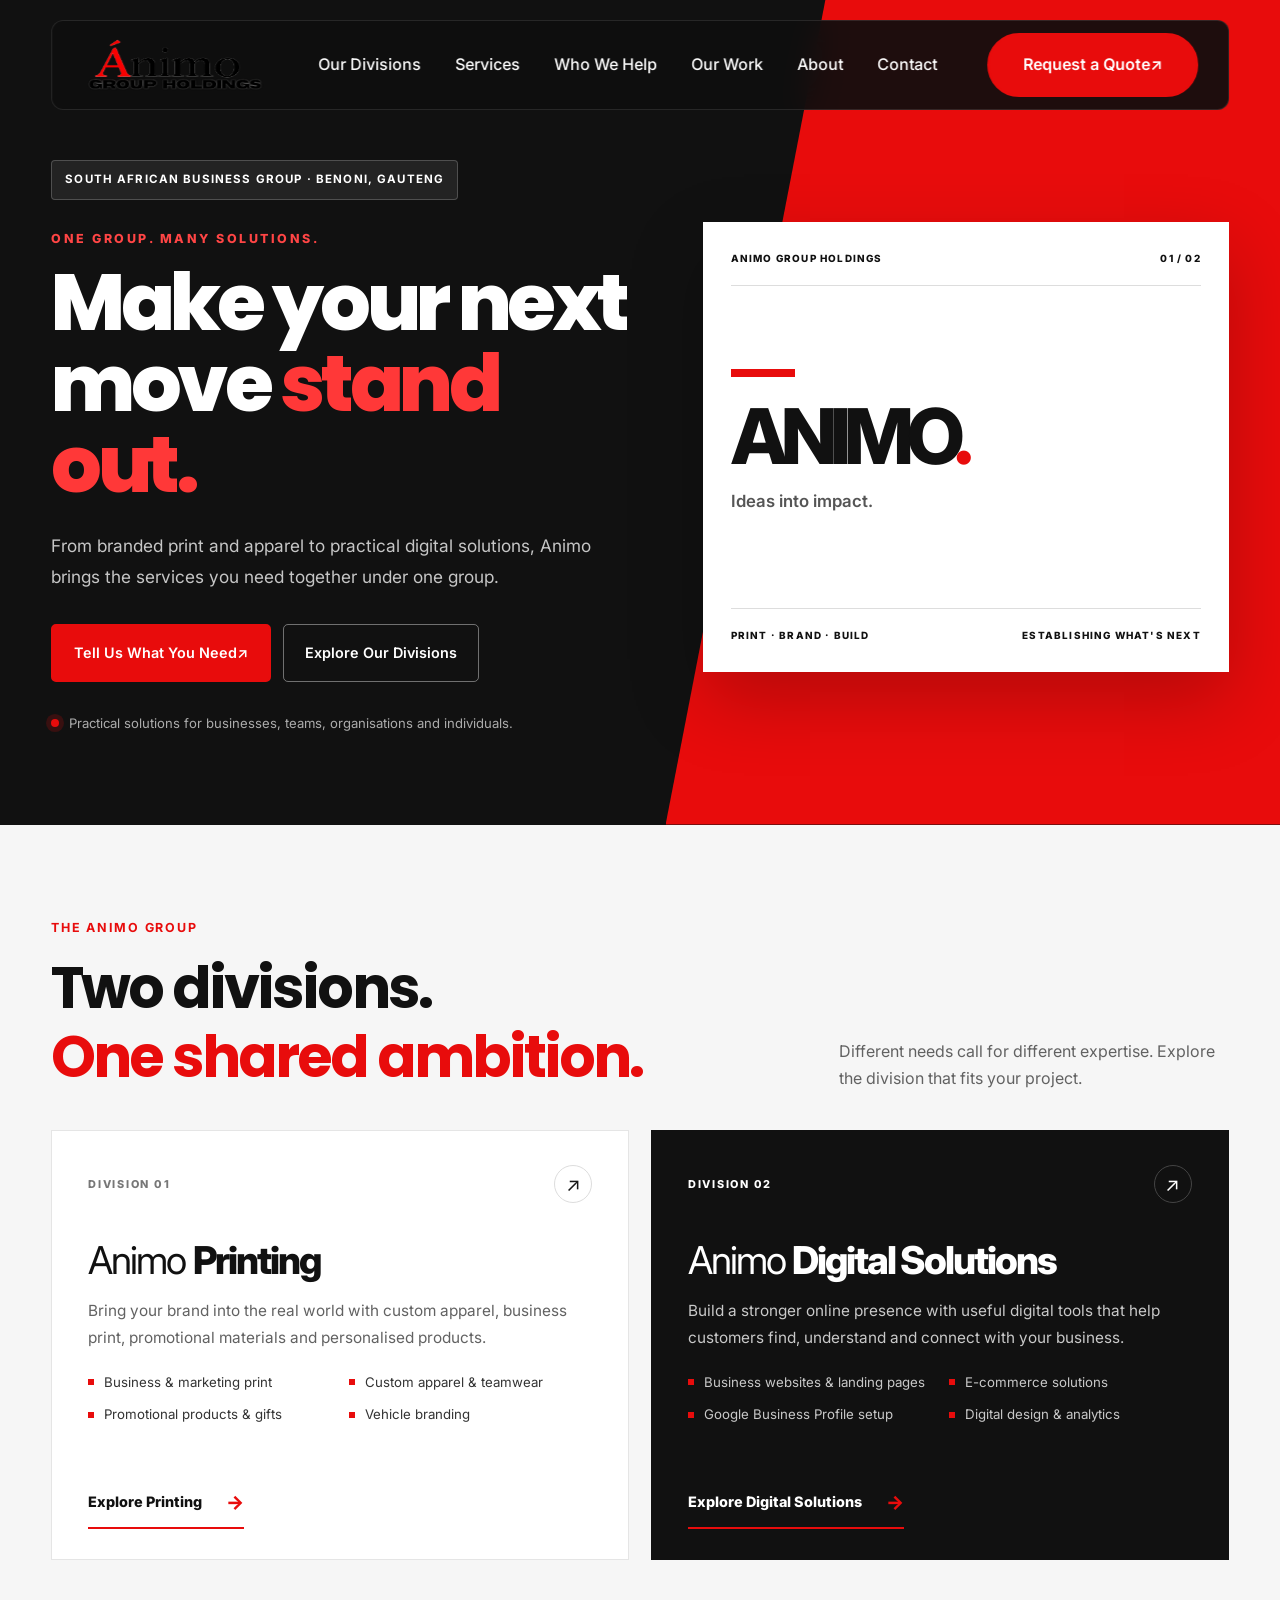
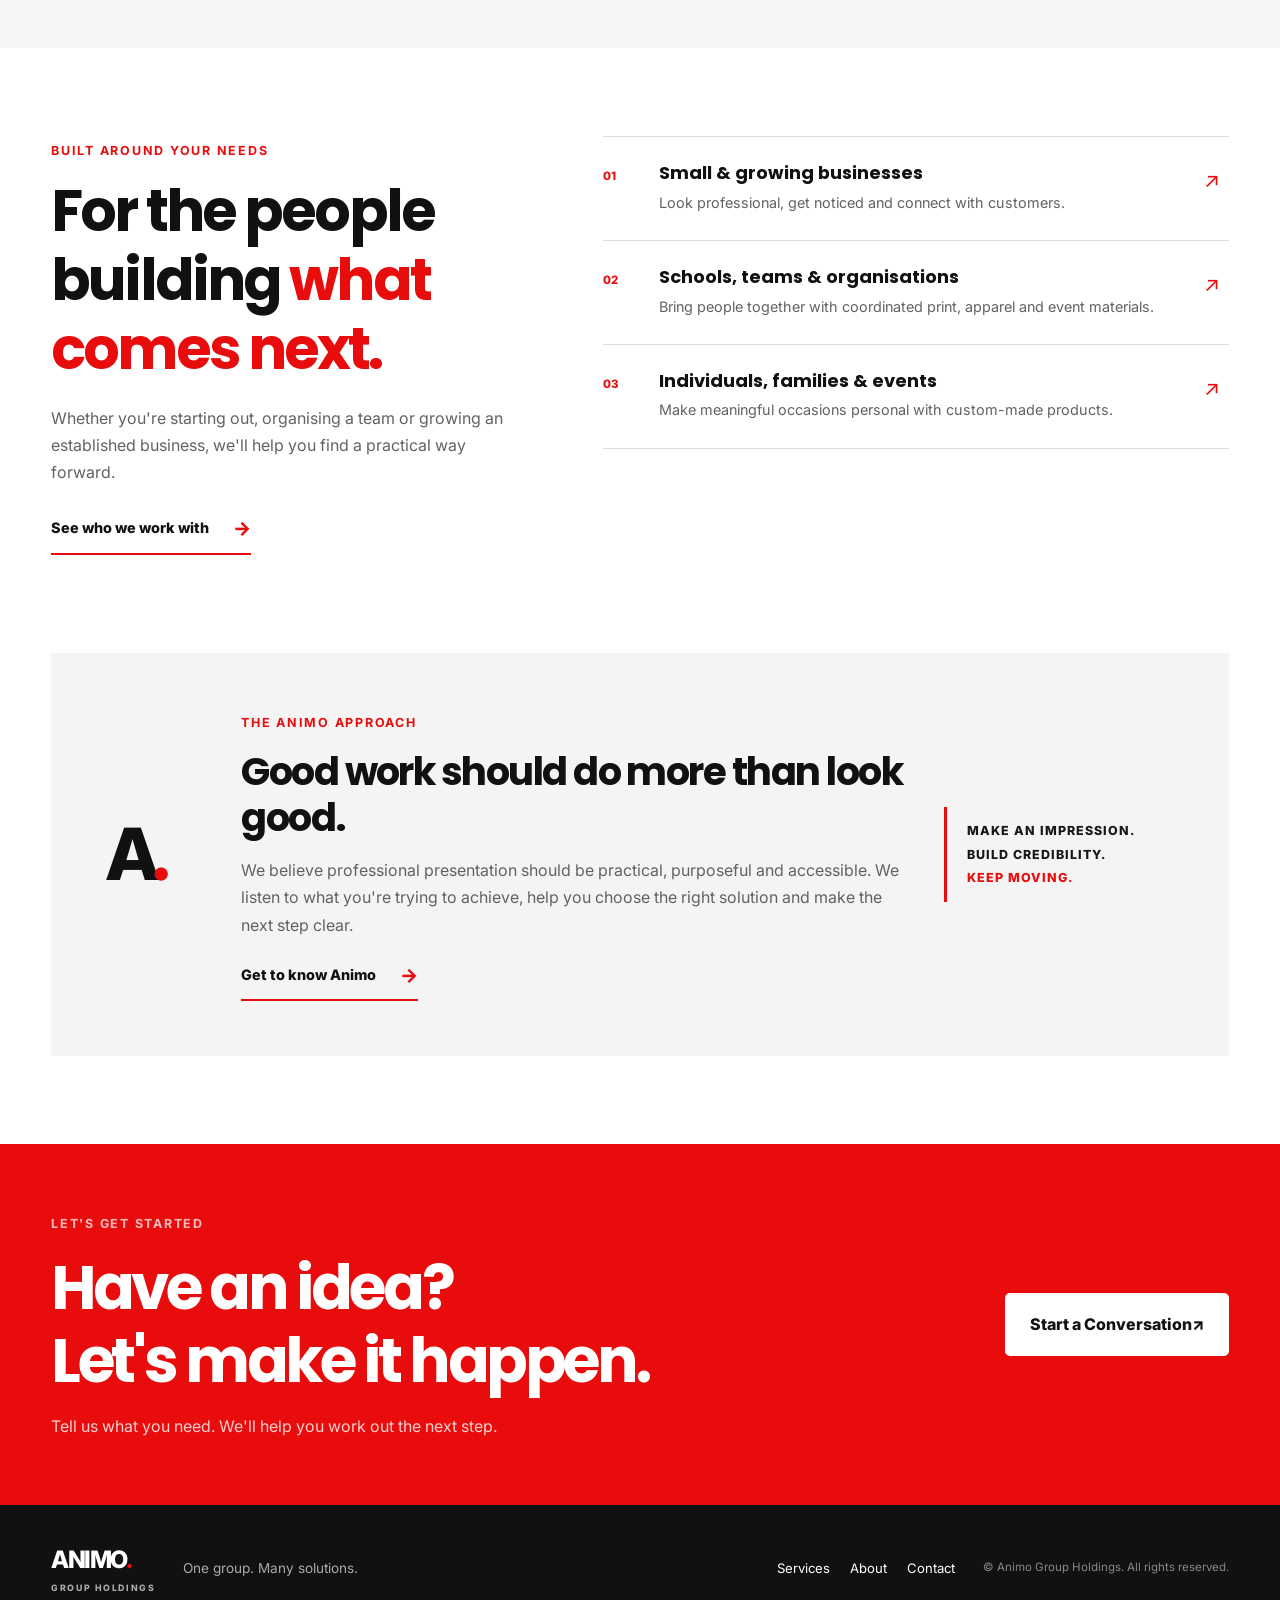
==== index.html @ 07437209 "Align page theme metadata with Animo brand refresh" ====
<!DOCTYPE html>
<html lang="en">
<head>
<meta charset="UTF-8">
<meta name="viewport" content="width=device-width, initial-scale=1.0">
<title>Animo Group Holdings | One Group. Many Solutions.</title>
<meta name="description" content="Animo Group Holdings brings together Animo Printing and Animo Digital Solutions to help businesses, organisations and individuals present themselves professionally. Based in Benoni, Gauteng.">
<link rel="canonical" href="https://deighandk-lab.github.io/AnimoGH/">
<meta property="og:type" content="website">
<meta property="og:site_name" content="Animo Group Holdings">
<meta property="og:title" content="Animo Group Holdings | One Group. Many Solutions.">
<meta property="og:description" content="Printing, branding and digital solutions from one South African business group.">
<meta property="og:url" content="https://deighandk-lab.github.io/AnimoGH/">
<meta name="theme-color" content="#E80C0C">
<link rel="stylesheet" href="assets/css/style.css">
<link rel="stylesheet" href="assets/css/logo.css">
<link rel="stylesheet" href="assets/css/packages.css">
<script async src="https://www.googletagmanager.com/gtag/js?id=G-RNE1MM3JN4"></script>
<script>window.dataLayer=window.dataLayer||[];function gtag(){dataLayer.push(arguments);}gtag('js',new Date());gtag('config','G-RNE1MM3JN4');</script>
</head>
<body class="home-redesign">
<header id="header">
  <nav class="navbar container" aria-label="Main navigation">
    <a href="index.html" class="logo" aria-label="Animo Group Holdings home"><img src="assets/images/logo-transparent.png" alt="Animo Group Holdings"></a>
    <ul class="nav-menu">
      <li><a href="#divisions">Our Divisions</a></li><li><a href="services.html">Services</a></li><li><a href="industries.html">Who We Help</a></li><li><a href="portfolio.html">Our Work</a></li><li><a href="about.html">About</a></li><li><a href="contact.html">Contact</a></li>
    </ul>
    <a href="contact.html#quote" class="btn btn-primary nav-cta">Request a Quote <span aria-hidden="true">↗</span></a>
    <button class="menu-toggle" aria-label="Open navigation menu" aria-expanded="false">☰</button>
  </nav>
</header>
<main>
  <section id="hero" class="red-hero">
    <div class="container red-hero-grid">
      <div class="red-hero-copy">
        <span class="hero-badge">SOUTH AFRICAN BUSINESS GROUP · BENONI, GAUTENG</span>
        <p class="red-kicker">ONE GROUP. MANY SOLUTIONS.</p>
        <h1>Make your next move <span>stand out.</span></h1>
        <p class="hero-description">From branded print and apparel to practical digital solutions, Animo brings the services you need together under one group.</p>
        <div class="hero-buttons"><a href="contact.html#quote" class="btn btn-primary">Tell Us What You Need <span aria-hidden="true">↗</span></a><a href="#divisions" class="btn btn-secondary">Explore Our Divisions</a></div>
        <div class="red-hero-note"><span class="red-dot"></span> Practical solutions for businesses, teams, organisations and individuals.</div>
      </div>
      <div class="red-hero-art" aria-label="Animo's two trading divisions">
        <div class="hero-art-top"><span>ANIMO GROUP HOLDINGS</span><span>01 / 02</span></div>
        <div class="hero-art-main"><span class="hero-art-line"></span><span class="hero-art-word">ANIMO<span>.</span></span><p>Ideas into impact.</p></div>
        <div class="hero-art-bottom"><span>PRINT · BRAND · BUILD</span><span>ESTABLISHING WHAT'S NEXT</span></div>
      </div>
    </div>
  </section>
  <section id="divisions" class="division-section">
    <div class="container">
      <div class="section-heading division-heading"><div><span class="section-eyebrow">THE ANIMO GROUP</span><h2>Two divisions.<br><span>One shared ambition.</span></h2></div><p>Different needs call for different expertise. Explore the division that fits your project.</p></div>
      <div class="division-grid">
        <article class="division-card printing-card">
          <div class="division-card-top"><span class="division-index">DIVISION 01</span><span class="division-symbol" aria-hidden="true">↗</span></div>
          <div class="division-name">Animo <strong>Printing</strong></div>
          <p>Bring your brand into the real world with custom apparel, business print, promotional materials and personalised products.</p>
          <ul><li>Business & marketing print</li><li>Custom apparel & teamwear</li><li>Promotional products & gifts</li><li>Vehicle branding</li></ul>
          <a class="division-link" href="services.html">Explore Printing <span aria-hidden="true">→</span></a>
        </article>
        <article class="division-card digital-card">
          <div class="division-card-top"><span class="division-index">DIVISION 02</span><span class="division-symbol" aria-hidden="true">↗</span></div>
          <div class="division-name">Animo <strong>Digital Solutions</strong></div>
          <p>Build a stronger online presence with useful digital tools that help customers find, understand and connect with your business.</p>
          <ul><li>Business websites & landing pages</li><li>E-commerce solutions</li><li>Google Business Profile setup</li><li>Digital design & analytics</li></ul>
          <a class="division-link" href="contact.html#quote">Explore Digital Solutions <span aria-hidden="true">→</span></a>
        </article>
      </div>
    </div>
  </section>
  <section class="audience-section">
    <div class="container audience-layout">
      <div><span class="section-eyebrow">BUILT AROUND YOUR NEEDS</span><h2>For the people building <span>what comes next.</span></h2><p>Whether you're starting out, organising a team or growing an established business, we'll help you find a practical way forward.</p><a href="industries.html" class="text-link">See who we work with <span aria-hidden="true">→</span></a></div>
      <div class="audience-list">
        <div class="audience-row"><span>01</span><div><h3>Small & growing businesses</h3><p>Look professional, get noticed and connect with customers.</p></div><span class="audience-arrow">↗</span></div>
        <div class="audience-row"><span>02</span><div><h3>Schools, teams & organisations</h3><p>Bring people together with coordinated print, apparel and event materials.</p></div><span class="audience-arrow">↗</span></div>
        <div class="audience-row"><span>03</span><div><h3>Individuals, families & events</h3><p>Make meaningful occasions personal with custom-made products.</p></div><span class="audience-arrow">↗</span></div>
      </div>
    </div>
  </section>
  <section class="approach-section">
    <div class="container approach-panel"><div class="approach-mark">A<span>.</span></div><div class="approach-copy"><span class="section-eyebrow">THE ANIMO APPROACH</span><h2>Good work should do more than look good.</h2><p>We believe professional presentation should be practical, purposeful and accessible. We listen to what you're trying to achieve, help you choose the right solution and make the next step clear.</p><a href="about.html" class="text-link">Get to know Animo <span aria-hidden="true">→</span></a></div><div class="approach-stamp">MAKE AN IMPRESSION.<br>BUILD CREDIBILITY.<br><span>KEEP MOVING.</span></div></div>
  </section>
  <section class="red-final-cta">
    <div class="container final-cta-inner"><div><span class="section-eyebrow">LET'S GET STARTED</span><h2>Have an idea?<br>Let's make it happen.</h2><p>Tell us what you need. We'll help you work out the next step.</p></div><a href="contact.html#quote" class="btn btn-light">Start a Conversation <span aria-hidden="true">↗</span></a></div>
  </section>
</main>
<footer class="site-footer red-footer"><div class="container footer-inner"><a href="index.html" class="footer-brand">ANIMO<span>.</span> <small>GROUP HOLDINGS</small></a><p>One group. Many solutions.</p><div class="footer-links"><a href="services.html">Services</a><a href="about.html">About</a><a href="contact.html">Contact</a></div><small>© Animo Group Holdings. All rights reserved.</small></div></footer>
<script src="assets/js/app.js"></script>
</body>
</html>
---- assets/css/style.css ----
/* ANIMO GROUP HOLDINGS - Shared Styles */
@import url('https://fonts.googleapis.com/css2?family=Inter:wght@300;400;500;600;700&family=Poppins:wght@500;600;700;800&display=swap');
:root{--primary:#0B1F3A;--secondary:#C8A95A;--white:#fff;--background:#F8F9FB;--text:#2B2B2B;--text-light:#666;--border:#E5E7EB;--heading:'Poppins',sans-serif;--body:'Inter',sans-serif;--space-3xl:96px;--radius-md:18px;--radius-lg:28px;--radius-pill:999px;--shadow-sm:0 10px 25px rgba(0,0,0,.06);--shadow-md:0 20px 45px rgba(0,0,0,.12);--shadow-lg:0 35px 60px rgba(0,0,0,.18);--container:1280px;--transition:.35s ease}
*{margin:0;padding:0;box-sizing:border-box}html{scroll-behavior:smooth}body{font-family:var(--body);color:var(--text);background:var(--white);overflow-x:hidden;line-height:1.7}img{max-width:100%;display:block}a{text-decoration:none;color:inherit}ul{list-style:none}button{border:0;cursor:pointer;font-family:inherit}h1,h2,h3,h4,h5,h6{font-family:var(--heading);line-height:1.2;color:var(--primary)}h1{font-size:clamp(2.8rem,6vw,5rem)}h2{font-size:clamp(2rem,4vw,3.2rem)}h3{font-size:1.5rem}p{color:var(--text-light)}.container{width:min(92%,var(--container));margin:auto}section{padding:var(--space-3xl) 0}.btn{display:inline-flex;align-items:center;justify-content:center;padding:16px 34px;border-radius:var(--radius-pill);font-weight:600;transition:var(--transition)}.btn-primary{background:var(--secondary);color:var(--primary)}.btn-primary:hover{transform:translateY(-4px);box-shadow:var(--shadow-md)}.btn-secondary{border:2px solid var(--white);color:var(--white)}.btn-secondary:hover{background:var(--white);color:var(--primary)}
#header{position:fixed;top:0;left:0;width:100%;z-index:999}.navbar{position:fixed;top:0;left:50%;transform:translateX(-50%);width:min(92%,1280px);height:90px;display:flex;justify-content:space-between;align-items:center;padding:0 30px;background:rgba(11,31,58,.15);backdrop-filter:blur(20px);border:1px solid rgba(255,255,255,.08);border-radius:20px;margin-top:20px;transition:all .35s ease;z-index:1000}.navbar.scrolled{background:rgba(11,31,58,.92);box-shadow:var(--shadow-lg);margin-top:10px;height:80px}.logo{display:flex;align-items:center}.logo img{height:65px;width:auto}.nav-menu{display:flex;gap:34px}.nav-menu a{color:var(--white);font-weight:500;position:relative;transition:var(--transition)}.nav-menu a::after{content:"";position:absolute;left:0;bottom:-6px;width:0;height:2px;background:var(--secondary);transition:var(--transition)}.nav-menu a:hover{color:var(--secondary)}.nav-menu a:hover::after{width:100%}.menu-toggle{display:none;font-size:2rem;color:var(--white);background:none}
#hero{min-height:100vh;background:linear-gradient(135deg,var(--primary),#16345e);display:flex;align-items:center;overflow:hidden}.hero-container{display:grid;grid-template-columns:1.1fr .9fr;align-items:center;gap:80px}.hero-content{color:var(--white)}.hero-badge{display:inline-block;padding:10px 18px;background:rgba(255,255,255,.08);border:1px solid rgba(255,255,255,.15);border-radius:999px;color:var(--secondary);margin-bottom:30px;font-size:.9rem}.hero-content h1{color:var(--white);margin-bottom:24px}.hero-description{font-size:1.15rem;color:rgba(255,255,255,.85);max-width:620px;margin-bottom:40px}.hero-buttons{display:flex;gap:20px;margin-bottom:60px}.hero-stats{display:flex;gap:32px;flex-wrap:wrap}.stat h3{color:var(--secondary);margin-bottom:6px}.stat span{color:rgba(255,255,255,.75);font-size:.95rem}.hero-visual{position:relative;height:600px}.floating-card{position:absolute;width:220px;padding:24px;background:rgba(255,255,255,.08);border:1px solid rgba(255,255,255,.15);backdrop-filter:blur(18px);border-radius:var(--radius-md);color:var(--white);box-shadow:var(--shadow-md);transition:var(--transition)}.floating-card:hover{transform:translateY(-10px) scale(1.03)}.card-one{top:40px;left:0}.card-two{top:220px;right:20px}.card-three{bottom:20px;left:40px}.card-four{top:80px;right:-20px}
#trust{background:var(--background);border-bottom:1px solid var(--border)}.trust-container{display:grid;grid-template-columns:.85fr 1.15fr;gap:72px;align-items:center}.section-eyebrow{display:inline-block;margin-bottom:16px;color:var(--secondary);font-size:.78rem;font-weight:700;letter-spacing:.14em}.trust-intro h2{max-width:620px;margin-bottom:20px}.trust-intro p{max-width:570px;font-size:1.05rem}.trust-grid{display:grid;gap:18px}.trust-item{display:flex;gap:22px;align-items:flex-start;padding:26px 28px;background:var(--white);border:1px solid var(--border);border-radius:var(--radius-md);box-shadow:var(--shadow-sm);transition:var(--transition)}.trust-item:hover{transform:translateY(-4px);box-shadow:var(--shadow-md);border-color:rgba(200,169,90,.45)}.trust-icon{display:grid;place-items:center;flex:0 0 48px;height:48px;border-radius:14px;background:var(--primary);color:var(--secondary);font-family:var(--heading);font-weight:700;font-size:.85rem}.trust-item h3{font-size:1.15rem;margin-bottom:6px}.trust-item p{font-size:.95rem;line-height:1.6}
#about{background:var(--white)}.about-container{display:grid;grid-template-columns:1.08fr .92fr;gap:90px;align-items:center}.about-copy h2{max-width:720px;margin-bottom:24px}.about-lead{font-size:1.12rem;color:var(--text);max-width:700px;margin-bottom:18px}.about-copy>p:not(.about-lead){max-width:700px}.about-points{display:grid;grid-template-columns:repeat(3,1fr);gap:18px;margin-top:38px}.about-points>div{padding:20px;border:1px solid var(--border);border-radius:var(--radius-md);background:var(--background)}.about-points span{display:grid;place-items:center;width:30px;height:30px;border-radius:50%;background:var(--secondary);color:var(--primary);font-weight:800;margin-bottom:14px}.about-points strong{display:block;color:var(--primary);font-family:var(--heading);font-size:.95rem;margin-bottom:5px}.about-points small{display:block;color:var(--text-light);font-size:.82rem}.about-panel{min-height:500px;padding:18px;border-radius:var(--radius-lg);background:linear-gradient(145deg,var(--primary),#16345e);box-shadow:var(--shadow-lg);position:relative;overflow:hidden}.about-panel-inner{height:100%;min-height:464px;border:1px solid rgba(255,255,255,.13);border-radius:20px;padding:48px;display:flex;flex-direction:column;justify-content:flex-end;position:relative;z-index:1}.about-mark{position:absolute;top:36px;left:46px;font-family:var(--heading);font-size:7rem;line-height:1;color:rgba(200,169,90,.16);font-weight:800}.about-panel h3{font-size:2rem;color:var(--white);max-width:450px;margin-bottom:18px}.about-panel p{color:rgba(255,255,255,.76);max-width:480px;margin-bottom:28px}.about-link{color:var(--secondary);font-weight:700;display:inline-flex;gap:10px;align-items:center;transition:var(--transition)}.about-link:hover{gap:16px}
.page-hero{padding:220px 0 110px;background:linear-gradient(135deg,var(--primary),#16345e);color:var(--white)}.page-hero-content{max-width:850px}.page-hero h1{color:var(--white);max-width:850px;margin-bottom:24px}.page-hero p{color:rgba(255,255,255,.78);font-size:1.12rem;max-width:720px}.page-hero .section-eyebrow{color:var(--secondary)}
.about-full-grid,.contact-grid{display:grid;grid-template-columns:1.05fr .95fr;gap:90px;align-items:center}.about-full h2,.contact-grid h2{margin-bottom:24px}.about-full p{max-width:700px;margin-bottom:18px}.about-quote-card{min-height:380px;background:var(--primary);border-radius:var(--radius-lg);padding:48px;display:flex;align-items:flex-end;position:relative;overflow:hidden;box-shadow:var(--shadow-lg)}.about-quote-card .about-mark{top:20px;left:35px}.about-quote-card p{position:relative;color:var(--white);font-family:var(--heading);font-size:2rem;line-height:1.3;z-index:1}.values-section,.industry-full,.portfolio-full{background:var(--background)}.section-heading{margin-bottom:45px}.section-heading p{max-width:700px;margin-top:12px}.values-grid,.industry-grid{display:grid;grid-template-columns:repeat(2,1fr);gap:20px}.value-card,.industry-grid article{padding:32px;background:var(--white);border:1px solid var(--border);border-radius:var(--radius-md);transition:var(--transition)}.value-card:hover,.industry-grid article:hover{transform:translateY(-5px);box-shadow:var(--shadow-md)}.value-card>span,.industry-grid article>span{color:var(--secondary);font-family:var(--heading);font-weight:700}.value-card h3,.industry-grid h2{margin:12px 0 8px}.industry-intro{background:var(--white)}.industry-intro-grid{display:grid;grid-template-columns:.8fr 1.2fr;gap:90px;align-items:start}.industry-intro-grid h2{max-width:520px}.industry-intro-grid p{max-width:700px;margin-bottom:15px}.industry-link{display:inline-flex;gap:9px;align-items:center;color:var(--primary);font-weight:700;margin-top:22px;transition:var(--transition)}.industry-link:hover{color:var(--secondary);gap:14px}.industry-fit{background:var(--white)}.fit-card{display:flex;justify-content:space-between;align-items:center;gap:50px;padding:55px 60px;background:var(--primary);border-radius:var(--radius-lg);box-shadow:var(--shadow-lg)}.fit-card h2{color:var(--white);margin-bottom:14px}.fit-card p{color:rgba(255,255,255,.76);max-width:700px}
.service-list{display:grid;gap:2px}.service-large{display:grid;grid-template-columns:80px 1fr;gap:30px;padding:55px 0;border-bottom:1px solid var(--border)}.service-large>span,.process-steps article>span{color:var(--secondary);font-family:var(--heading);font-weight:700;font-size:1.2rem}.service-large h2{margin-bottom:12px}.service-large p{max-width:700px;margin-bottom:16px}.service-large ul{display:flex;flex-wrap:wrap;gap:10px}.service-large li{padding:8px 14px;background:var(--background);border-radius:var(--radius-pill);font-size:.88rem}.service-link{display:inline-flex;gap:9px;align-items:center;color:var(--primary);font-weight:700;margin-top:22px;transition:var(--transition)}.service-link:hover{color:var(--secondary);gap:14px}.services-cta{background:var(--primary)}.services-cta h2{color:var(--white);margin-bottom:14px}.services-cta p{color:rgba(255,255,255,.75);max-width:680px;margin-bottom:26px}
.portfolio-grid{display:grid;grid-template-columns:repeat(3,1fr);gap:24px}.portfolio-category-grid{display:grid;grid-template-columns:repeat(3,1fr);gap:24px}.portfolio-category-card{display:flex;flex-direction:column;justify-content:space-between;min-height:390px;padding:34px;background:var(--white);border:1px solid var(--border);border-radius:var(--radius-lg);box-shadow:var(--shadow-sm);transition:var(--transition)}.portfolio-category-card:hover{transform:translateY(-8px);box-shadow:var(--shadow-md);border-color:rgba(200,169,90,.45)}.portfolio-category-number{display:grid;place-items:center;width:58px;height:58px;border-radius:16px;background:var(--primary);color:var(--secondary);font-family:var(--heading);font-weight:800;margin-bottom:55px}.portfolio-category-card h3{font-size:1.8rem;margin:10px 0}.portfolio-category-card p{max-width:360px}.portfolio-category-card .service-link{margin-top:28px}.portfolio-project-grid{display:grid;grid-template-columns:repeat(2,1fr);gap:24px}.portfolio-empty{max-width:760px;padding:55px;background:var(--white);border:1px solid var(--border);border-radius:var(--radius-lg);box-shadow:var(--shadow-sm)}.portfolio-empty .portfolio-category-number{margin-bottom:24px}.portfolio-empty h3{font-size:1.7rem;margin-bottom:10px}.portfolio-empty p{max-width:650px}.portfolio-card{background:var(--white);border:1px solid var(--border);border-radius:var(--radius-lg);overflow:hidden;transition:var(--transition);box-shadow:var(--shadow-sm)}.portfolio-card:hover{transform:translateY(-7px);box-shadow:var(--shadow-md)}.portfolio-placeholder{height:230px;background:linear-gradient(145deg,var(--primary),#16345e);display:grid;place-items:center;position:relative;overflow:hidden}.portfolio-placeholder::after{content:"";position:absolute;width:180px;height:180px;border:1px solid rgba(200,169,90,.28);border-radius:50%;transform:rotate(20deg)}.portfolio-placeholder span{position:relative;z-index:1;color:var(--secondary);font-family:var(--heading);font-size:1.1rem;font-weight:700;letter-spacing:.15em}.portfolio-card-body{padding:28px}.portfolio-type,.portfolio-status{display:block;color:var(--secondary);font-size:.72rem;font-weight:800;letter-spacing:.12em}.portfolio-card h3{margin:10px 0 9px}.portfolio-card-body p{font-size:.92rem;line-height:1.65;margin-bottom:20px}.portfolio-status{color:var(--text-light);font-size:.68rem}.portfolio-meta{display:grid;gap:8px;margin:22px 0;padding:14px 0;border-top:1px solid var(--border);border-bottom:1px solid var(--border);font-size:.84rem}.portfolio-meta span{color:var(--text-light)}.portfolio-actions{display:flex;align-items:center;justify-content:space-between;gap:16px;flex-wrap:wrap}.portfolio-actions .service-link{margin-top:0}.portfolio-featured{grid-column:span 2}.portfolio-coming{background:var(--white)}.coming-grid{display:grid;grid-template-columns:.9fr 1.1fr;gap:90px;align-items:start}.coming-grid h2{max-width:600px}.coming-grid p{max-width:700px}.portfolio-note{max-width:780px;padding:55px;background:var(--white);border:1px solid var(--border);border-radius:var(--radius-lg);box-shadow:var(--shadow-sm)}.portfolio-note>span{color:var(--secondary);font-weight:800;letter-spacing:.12em;font-size:.75rem}.portfolio-note h2{margin:12px 0}.portfolio-note p{margin-bottom:25px}
.process-full{background:var(--white)}.process-steps{display:grid;grid-template-columns:repeat(5,1fr);gap:18px}.process-steps article{padding:28px 20px;border:1px solid var(--border);border-radius:var(--radius-md)}.process-steps h2{font-size:1.2rem;margin:16px 0 10px}.process-steps p{font-size:.9rem}.process-overview{background:var(--white)}.process-overview-grid{display:grid;grid-template-columns:.8fr 1.2fr;gap:90px;align-items:start}.process-overview-grid h2{max-width:520px}.process-overview-grid p{max-width:700px;margin-bottom:16px}.process-steps-large{display:grid;grid-template-columns:repeat(2,1fr);gap:20px}.process-steps-large article{min-height:240px;padding:34px;background:var(--white);border:1px solid var(--border);border-radius:var(--radius-md);box-shadow:var(--shadow-sm);transition:var(--transition)}.process-steps-large article:hover{transform:translateY(-5px);box-shadow:var(--shadow-md)}.process-steps-large article>span{color:var(--secondary);font-family:var(--heading);font-weight:700;font-size:1.15rem}.process-steps-large h2{font-size:1.45rem;margin:14px 0 10px}.process-steps-large p{max-width:560px}.process-expectations{background:var(--white)}.expectation-card{display:flex;justify-content:space-between;align-items:center;gap:50px;padding:55px 60px;background:var(--primary);border-radius:var(--radius-lg);box-shadow:var(--shadow-lg)}.expectation-card h2{color:var(--white);max-width:650px;margin-bottom:14px}.expectation-card p{color:rgba(255,255,255,.76);max-width:700px}
.contact-full{background:var(--background)}.contact-methods{display:grid;gap:12px;margin-top:30px}.contact-methods a{padding:18px 20px;background:var(--white);border:1px solid var(--border);border-radius:var(--radius-md)}.contact-methods strong,.contact-methods span{display:block}.contact-methods span{color:var(--text-light)}.quote-form{display:grid;gap:16px;background:var(--white);padding:34px;border-radius:var(--radius-lg);box-shadow:var(--shadow-md)}.quote-form label{font-weight:600;color:var(--primary);font-size:.9rem}.quote-form input,.quote-form select,.quote-form textarea{display:block;width:100%;margin-top:7px;padding:14px;border:1px solid var(--border);border-radius:10px;font:inherit}.quote-form textarea{resize:vertical}.home-cta{text-align:center;background:var(--primary)}.home-cta h2{color:var(--white);margin-bottom:14px}.home-cta p{color:rgba(255,255,255,.75);margin-bottom:26px}.site-footer{padding:35px 0;background:#071527}.site-footer p{color:rgba(255,255,255,.6);text-align:center;font-size:.9rem}
@media(max-width:900px){.portfolio-featured{grid-column:auto}.nav-menu{display:none}.menu-toggle{display:block}.hero-container{grid-template-columns:1fr;gap:30px}.hero-visual{height:360px}.card-one{left:5%}.card-two{right:5%;top:160px}.card-three{left:15%;bottom:0}.card-four{right:5%;top:20px}.trust-container,.about-container,.about-full-grid,.contact-grid,.industry-intro-grid,.coming-grid{grid-template-columns:1fr;gap:50px}.about-panel{min-height:430px}.about-panel-inner{min-height:394px}.values-grid,.industry-grid,.portfolio-grid,.portfolio-category-grid,.portfolio-project-grid{grid-template-columns:1fr}.process-steps{grid-template-columns:repeat(2,1fr)}.process-overview-grid{grid-template-columns:1fr;gap:40px}.process-steps-large{grid-template-columns:1fr}.expectation-card{flex-direction:column;align-items:flex-start;padding:42px}.fit-card{flex-direction:column;align-items:flex-start;padding:42px}}
@media(max-width:600px){section{padding:72px 0}.navbar{padding:0 18px;height:76px}.logo img{height:54px}.hero-buttons{flex-direction:column;align-items:stretch}.hero-stats{gap:22px}.hero-visual{height:300px;transform:scale(.9);transform-origin:top center}.trust-item{padding:22px}.about-points{grid-template-columns:1fr}.about-panel{min-height:400px;padding:12px}.about-panel-inner{min-height:376px;padding:30px}.about-panel h3{font-size:1.6rem}.about-mark{font-size:5.5rem;left:30px;top:28px}.page-hero{padding:170px 0 80px}.service-large{grid-template-columns:1fr;gap:10px;padding:40px 0}.process-steps{grid-template-columns:1fr}.process-steps-large article{min-height:auto;padding:28px 24px}.expectation-card{padding:30px 24px}.fit-card{padding:30px 24px}.industry-intro-grid{gap:25px}.portfolio-placeholder{height:190px}.portfolio-card-body{padding:24px}.quote-form{padding:24px}}
---- assets/css/logo.css ----
/* Animo Group Holdings logo styling — preserve original logo artwork */
.logo{display:flex;align-items:center;flex:0 0 auto}
.logo img{height:62px;width:auto;max-width:245px;object-fit:contain;transition:transform .3s ease}
.logo:hover img{transform:translateY(-1px)}
@media(max-width:900px){.logo img{height:50px;max-width:190px}}
@media(max-width:600px){.logo img{height:46px;max-width:175px}}

/* Brand refresh: red, black and white. Shared styles remain available to inner pages. */
:root{--primary:#111111;--secondary:#E80C0C;--white:#FFFFFF;--background:#F6F6F6;--text:#181818;--text-light:#626262;--border:#E4E4E4;--heading:'Poppins',sans-serif;--body:'Inter',sans-serif;--space-3xl:88px;--radius-md:12px;--radius-lg:18px;--radius-pill:999px;--shadow-sm:0 8px 24px rgba(0,0,0,.06);--shadow-md:0 18px 40px rgba(0,0,0,.12);--shadow-lg:0 25px 55px rgba(0,0,0,.2);--container:1240px;--transition:.25s ease}
h1,h2,h3,h4,h5,h6{color:#111}
.btn-primary{background:#E80C0C;color:#fff;border:2px solid #E80C0C}
.btn-primary:hover{background:#bf0909;border-color:#bf0909;color:#fff}
.btn-secondary{border:1px solid #fff;color:#fff}
.section-eyebrow{color:#E80C0C}
.navbar{background:rgba(15,15,15,.93);border:1px solid rgba(255,255,255,.1);border-radius:12px;backdrop-filter:blur(16px)}
.navbar.scrolled{background:rgba(15,15,15,.97)}
.nav-menu a:hover{color:#ff4a4a}
.nav-menu a::after{background:#E80C0C}
.home-redesign #hero.red-hero{min-height:760px;padding:160px 0 90px;background:#111;position:relative;isolation:isolate}
.home-redesign #hero.red-hero:before{content:"";position:absolute;z-index:-1;top:0;right:0;width:48%;height:100%;background:#E80C0C;clip-path:polygon(26% 0,100% 0,100% 100%,0 100%)}
.red-hero-grid{display:grid;grid-template-columns:1.05fr .95fr;gap:70px;align-items:center}
.red-hero-copy{color:#fff;max-width:660px}
.red-hero .hero-badge{background:rgba(255,255,255,.08);border:1px solid rgba(255,255,255,.2);border-radius:4px;color:#fff;font-size:.72rem;font-weight:700;letter-spacing:.1em;padding:9px 13px;margin-bottom:28px}
.red-kicker{font-size:.78rem;font-weight:800;letter-spacing:.2em;color:#ff4545;margin-bottom:14px}
.red-hero .hero-content h1,.red-hero h1{font-size:clamp(3.1rem,6.2vw,5.8rem);font-weight:800;letter-spacing:-.055em;line-height:1.02;color:#fff;margin-bottom:24px}
.red-hero h1 span{color:#ff3838}
.red-hero .hero-description{font-size:1.08rem;line-height:1.8;color:rgba(255,255,255,.76);max-width:560px;margin-bottom:32px}
.red-hero .hero-buttons{display:flex;gap:12px;flex-wrap:wrap;margin-bottom:30px}
.red-hero .btn{border-radius:5px;padding:15px 21px;font-size:.9rem}
.red-hero .btn-secondary{border-color:rgba(255,255,255,.4)}
.red-hero-note{display:flex;align-items:center;gap:10px;color:rgba(255,255,255,.65);font-size:.82rem}
.red-dot{height:8px;width:8px;border-radius:50%;background:#E80C0C;box-shadow:0 0 0 5px rgba(232,12,12,.18)}
.red-hero-art{min-height:450px;background:#fff;color:#111;padding:28px;display:flex;flex-direction:column;justify-content:space-between;box-shadow:0 28px 70px rgba(0,0,0,.22);position:relative}
.hero-art-top,.hero-art-bottom{display:flex;justify-content:space-between;gap:15px;font-size:.62rem;font-weight:800;letter-spacing:.12em}
.hero-art-top{border-bottom:1px solid #ddd;padding-bottom:18px}
.hero-art-bottom{border-top:1px solid #ddd;padding-top:18px}
.hero-art-main{padding:45px 0 55px;position:relative}
.hero-art-line{display:block;width:64px;height:8px;background:#E80C0C;margin-bottom:22px}
.hero-art-word{font-size:clamp(3.6rem,6vw,6rem);font-weight:800;letter-spacing:-.09em;line-height:1}
.hero-art-word span,.footer-brand span{color:#E80C0C}
.hero-art-main p{margin-top:12px;font-size:1.05rem;font-weight:600;color:#555}
.division-section{background:#f6f6f6}
.division-heading{display:flex;align-items:end;justify-content:space-between;gap:40px;margin-bottom:38px}
.division-heading h2{font-size:clamp(2.2rem,4.5vw,4rem);letter-spacing:-.05em}
.division-heading h2 span,.audience-layout h2 span{color:#E80C0C}
.division-heading>p{max-width:390px;font-size:1rem}
.division-grid{display:grid;grid-template-columns:repeat(2,minmax(0,1fr));gap:22px}
.division-card{background:#fff;border:1px solid #e5e5e5;padding:34px 36px 30px;min-height:430px;display:flex;flex-direction:column;transition:transform .25s ease,box-shadow .25s ease}
.division-card:hover{transform:translateY(-5px);box-shadow:0 18px 40px rgba(0,0,0,.08)}
.division-card-top{display:flex;align-items:center;justify-content:space-between;margin-bottom:34px}
.division-index{font-size:.68rem;letter-spacing:.16em;font-weight:800;color:#777}
.division-symbol{display:grid;place-items:center;width:38px;height:38px;border:1px solid #ddd;border-radius:50%;font-size:1.2rem}
.division-name{font-size:clamp(1.8rem,3vw,2.7rem);font-weight:400;letter-spacing:-.055em;color:#111;line-height:1.2}
.division-name strong{font-weight:800}
.division-card p{font-size:.96rem;line-height:1.75;margin:15px 0 19px;max-width:510px}
.division-card ul{display:grid;grid-template-columns:repeat(2,minmax(0,1fr));gap:10px 18px;margin-bottom:28px}
.division-card li{font-size:.83rem;color:#333;padding-left:16px;position:relative}
.division-card li:before{content:"";position:absolute;left:0;top:.65em;width:6px;height:6px;background:#E80C0C}
.division-link,.text-link{display:inline-flex;align-items:center;justify-content:space-between;gap:24px;font-weight:800;font-size:.9rem;color:#111;border-bottom:2px solid #E80C0C;padding:0 0 8px;align-self:flex-start;margin-top:auto}
.division-link span,.text-link span{color:#E80C0C;font-size:1.2rem}
.digital-card{background:#111;color:#fff;border-color:#111}
.digital-card .division-index,.digital-card .division-name{color:#fff}
.digital-card .division-symbol{border-color:#444}
.digital-card p,.digital-card li{color:#c9c9c9}
.digital-card .division-link{color:#fff}
.audience-section{background:#fff}
.audience-layout{display:grid;grid-template-columns:.85fr 1.15fr;gap:90px;align-items:start}
.audience-layout h2{font-size:clamp(2.2rem,4.5vw,3.7rem);letter-spacing:-.05em;margin-bottom:20px}
.audience-layout>div:first-child>p{max-width:460px;margin-bottom:26px}
.audience-list{border-top:1px solid #ddd}
.audience-row{display:grid;grid-template-columns:38px 1fr 25px;gap:18px;align-items:start;padding:25px 0;border-bottom:1px solid #ddd}
.audience-row>span:first-child{font-size:.72rem;font-weight:800;color:#E80C0C;padding-top:5px}
.audience-row h3{font-size:1.12rem;margin-bottom:7px}
.audience-row p{font-size:.9rem}
.audience-arrow{color:#E80C0C;font-size:1.3rem}
.approach-section{padding-top:10px;background:#fff}
.approach-panel{display:grid;grid-template-columns:100px 1fr 230px;gap:35px;align-items:center;background:#f4f4f4;padding:55px}
.approach-mark{font-size:4.5rem;font-weight:800;letter-spacing:-.1em;color:#111}
.approach-mark span{color:#E80C0C}
.approach-copy h2{font-size:clamp(1.8rem,3vw,2.7rem);letter-spacing:-.04em;margin-bottom:16px}
.approach-copy p{max-width:670px;margin-bottom:20px}
.approach-stamp{border-left:3px solid #E80C0C;padding:12px 0 12px 20px;font-size:.78rem;line-height:1.9;font-weight:800;letter-spacing:.08em}
.approach-stamp span{color:#E80C0C}
.red-final-cta{background:#E80C0C;padding:65px 0}
.final-cta-inner{display:flex;align-items:center;justify-content:space-between;gap:35px}
.red-final-cta .section-eyebrow{color:rgba(255,255,255,.72)}
.red-final-cta h2{font-size:clamp(2.4rem,4.8vw,4.3rem);letter-spacing:-.055em;color:#fff;margin-bottom:15px}
.red-final-cta p{color:rgba(255,255,255,.8)}
.btn-light{background:#fff;color:#111;border:2px solid #fff;border-radius:5px;padding:16px 23px;font-weight:800;white-space:nowrap}
.btn-light:hover{background:#111;color:#fff;border-color:#111}
.red-footer{background:#111;color:#fff;padding:35px 0}
.footer-inner{display:flex;align-items:center;gap:28px;flex-wrap:wrap}
.footer-brand{font-size:1.5rem;font-weight:800;letter-spacing:-.06em}
.footer-brand small{display:block;font-size:.55rem;letter-spacing:.18em;color:#aaa}
.footer-inner>p{color:#aaa;font-size:.85rem}
.footer-links{display:flex;gap:20px;margin-left:auto;font-size:.82rem}
.footer-inner>small{color:#888;font-size:.72rem}
@media(max-width:1000px){.red-hero-grid{gap:35px}.red-hero-art{min-height:380px}.audience-layout{gap:45px}.approach-panel{grid-template-columns:70px 1fr;padding:38px}.approach-stamp{grid-column:2}.nav-menu{gap:18px}.nav-menu a{font-size:.86rem}.nav-cta{padding:12px 17px}}
@media(max-width:800px){.home-redesign #hero.red-hero{padding:145px 0 65px;min-height:0}.home-redesign #hero.red-hero:before{width:100%;height:42%;top:auto;bottom:0;clip-path:polygon(45% 0,100% 0,100% 100%,0 100%);opacity:.9}.red-hero-grid{grid-template-columns:1fr}.red-hero-art{min-height:320px;margin-top:5px}.division-heading{display:block}.division-heading>p{margin-top:15px}.audience-layout{grid-template-columns:1fr;gap:38px}.approach-panel{grid-template-columns:55px 1fr;gap:22px;padding:30px}.approach-stamp{grid-column:2}.final-cta-inner{align-items:flex-start;flex-direction:column}.footer-links{margin-left:0}}
@media(max-width:600px){:root{--space-3xl:58px}.navbar{height:72px;padding:0 16px;margin-top:10px;width:94%}.navbar.scrolled{height:66px}.nav-menu{display:none;position:absolute;top:calc(100% + 10px);left:0;right:0;background:#111;padding:20px;flex-direction:column;gap:0;border:1px solid #333;border-radius:10px;box-shadow:0 18px 35px rgba(0,0,0,.22)}.nav-menu.active{display:flex}.nav-menu li a{display:block;padding:12px 3px;font-size:1rem}.navbar .nav-cta{display:none}.menu-toggle{display:block;color:#fff}.logo img{height:43px}.red-hero .hero-buttons{flex-direction:column;align-items:stretch}.red-hero .btn{width:100%}.red-hero-art{min-height:280px;padding:20px}.hero-art-main{padding:35px 0}.hero-art-bottom{font-size:.52rem}.division-grid{grid-template-columns:1fr}.division-card{padding:27px 23px;min-height:0}.division-card ul{grid-template-columns:1fr}.division-heading h2{font-size:2.35rem}.audience-layout h2{font-size:2.5rem}.approach-panel{grid-template-columns:1fr;padding:27px}.approach-mark{font-size:3.4rem}.approach-stamp{grid-column:1}.red-final-cta{padding:52px 0}.red-final-cta h2{font-size:2.7rem}.footer-inner{gap:16px}.footer-links{width:100%;order:3}.footer-inner>small{width:100%;order:4}}


/* Shared inner-page visual system for the Animo red / black / white refresh */
body:not(.home-redesign){background:#fff;color:#171717}
body:not(.home-redesign) .page-hero{position:relative;isolation:isolate;overflow:hidden;background:#111;padding:190px 0 88px;border-bottom:5px solid #E80C0C}
body:not(.home-redesign) .page-hero:after{content:"";position:absolute;z-index:-1;right:-5%;top:0;width:36%;height:100%;background:#E80C0C;clip-path:polygon(35% 0,100% 0,100% 100%,0 100%);opacity:.95}
body:not(.home-redesign) .page-hero-content{position:relative;z-index:1;max-width:900px}
body:not(.home-redesign) .page-hero h1{font-size:clamp(2.7rem,5.4vw,5rem);letter-spacing:-.05em;line-height:1.04;max-width:820px}
body:not(.home-redesign) .page-hero p{max-width:680px;line-height:1.8}
body:not(.home-redesign) .page-hero .section-eyebrow{color:#ff4b4b}
body:not(.home-redesign) .section-heading h2,body:not(.home-redesign) .about-full h2,body:not(.home-redesign) .contact-grid h2,body:not(.home-redesign) .industry-intro h2,body:not(.home-redesign) .process-overview h2{letter-spacing:-.04em}
body:not(.home-redesign) .value-card,body:not(.home-redesign) .industry-grid article,body:not(.home-redesign) .portfolio-category-card,body:not(.home-redesign) .process-steps-large article{border-radius:8px;box-shadow:none}
body:not(.home-redesign) .value-card:hover,body:not(.home-redesign) .industry-grid article:hover,body:not(.home-redesign) .portfolio-category-card:hover,body:not(.home-redesign) .process-steps-large article:hover{border-color:#E80C0C;box-shadow:0 15px 32px rgba(0,0,0,.08)}
body:not(.home-redesign) .about-quote-card,body:not(.home-redesign) .fit-card,body:not(.home-redesign) .expectation-card,body:not(.home-redesign) .services-cta,body:not(.home-redesign) .home-cta{background:#111;border-radius:8px}
body:not(.home-redesign) .about-panel{background:#111;border-radius:8px}
body:not(.home-redesign) .about-mark{color:rgba(232,12,12,.2)}
body:not(.home-redesign) .portfolio-category-number{background:#E80C0C;color:#fff;border-radius:6px}
body:not(.home-redesign) .portfolio-placeholder{background:linear-gradient(135deg,#111,#292929)}
body:not(.home-redesign) .portfolio-placeholder::after{border-color:rgba(232,12,12,.4)}
body:not(.home-redesign) .portfolio-placeholder span{color:#ff4141}
body:not(.home-redesign) .contact-methods a{border-radius:8px;transition:var(--transition)}
body:not(.home-redesign) .contact-methods a:hover{border-color:#E80C0C;transform:translateX(3px)}
body:not(.home-redesign) .quote-form{border:1px solid #e5e5e5;border-radius:8px;box-shadow:0 16px 40px rgba(0,0,0,.07)}
body:not(.home-redesign) .quote-form input:focus,body:not(.home-redesign) .quote-form select:focus,body:not(.home-redesign) .quote-form textarea:focus{outline:2px solid rgba(232,12,12,.18);border-color:#E80C0C}
body:not(.home-redesign) .service-large{border-bottom-color:#e5e5e5}
body:not(.home-redesign) .service-large>span,body:not(.home-redesign) .process-steps article>span{color:#E80C0C}
body:not(.home-redesign) .service-large li{border-radius:4px;background:#f4f4f4}
body:not(.home-redesign) .site-footer{background:#111;border-top:4px solid #E80C0C}
body:not(.home-redesign) .btn{border-radius:5px}
body:not(.home-redesign) .navbar .btn-primary{color:#fff}
@media(max-width:900px){
  body:not(.home-redesign) .page-hero{padding:155px 0 70px}
  body:not(.home-redesign) .navbar .nav-menu.mobile-open{display:flex!important;position:absolute!important;top:calc(100% + 12px)!important;left:0!important;right:0!important;flex-direction:column!important;gap:0!important;padding:12px!important;background:rgba(17,17,17,.98)!important;border:1px solid #333!important;border-radius:8px!important;box-shadow:0 20px 45px rgba(0,0,0,.24)!important}
  body:not(.home-redesign) .navbar .nav-menu.mobile-open a{display:block;padding:12px 8px}
}
@media(max-width:600px){
  body:not(.home-redesign) .page-hero:after{width:58%;opacity:.65}
  body:not(.home-redesign) .page-hero h1{font-size:clamp(2.5rem,11vw,3.5rem)}
}
---- assets/css/packages.css ----
.packages-section{background:var(--white)}
.packages-grid{display:grid;grid-template-columns:repeat(4,1fr);gap:20px}
.package-card{padding:30px 26px;background:var(--background);border:1px solid var(--border);border-radius:var(--radius-lg);display:flex;flex-direction:column;transition:var(--transition)}
.package-card:hover{transform:translateY(-6px);box-shadow:var(--shadow-md);border-color:rgba(200,169,90,.55)}
.package-card.package-featured{background:var(--primary);border-color:var(--primary)}
.package-number{color:var(--secondary);font-family:var(--heading);font-weight:700;font-size:.9rem}
.package-label{color:var(--secondary);font-size:.68rem;font-weight:800;letter-spacing:.14em;margin-top:18px}
.package-card h3{margin:9px 0 10px;font-size:1.35rem}
.package-featured h3{color:var(--white)}
.package-card p{font-size:.9rem;line-height:1.6;margin-bottom:20px}
.package-featured p{color:rgba(255,255,255,.72)}
.package-card ul{display:grid;gap:8px;margin-bottom:20px}
.package-card li{font-size:.82rem;color:var(--text-light);padding-left:16px;position:relative}
.package-card li::before{content:"•";position:absolute;left:0;color:var(--secondary)}
.package-featured li{color:rgba(255,255,255,.72)}
.package-card .service-link{margin-top:auto}
.package-featured .service-link{color:var(--secondary)}
@media(max-width:1100px){.packages-grid{grid-template-columns:repeat(2,1fr)}}
@media(max-width:600px){.packages-grid{grid-template-columns:1fr}.package-card{padding:27px 24px}}
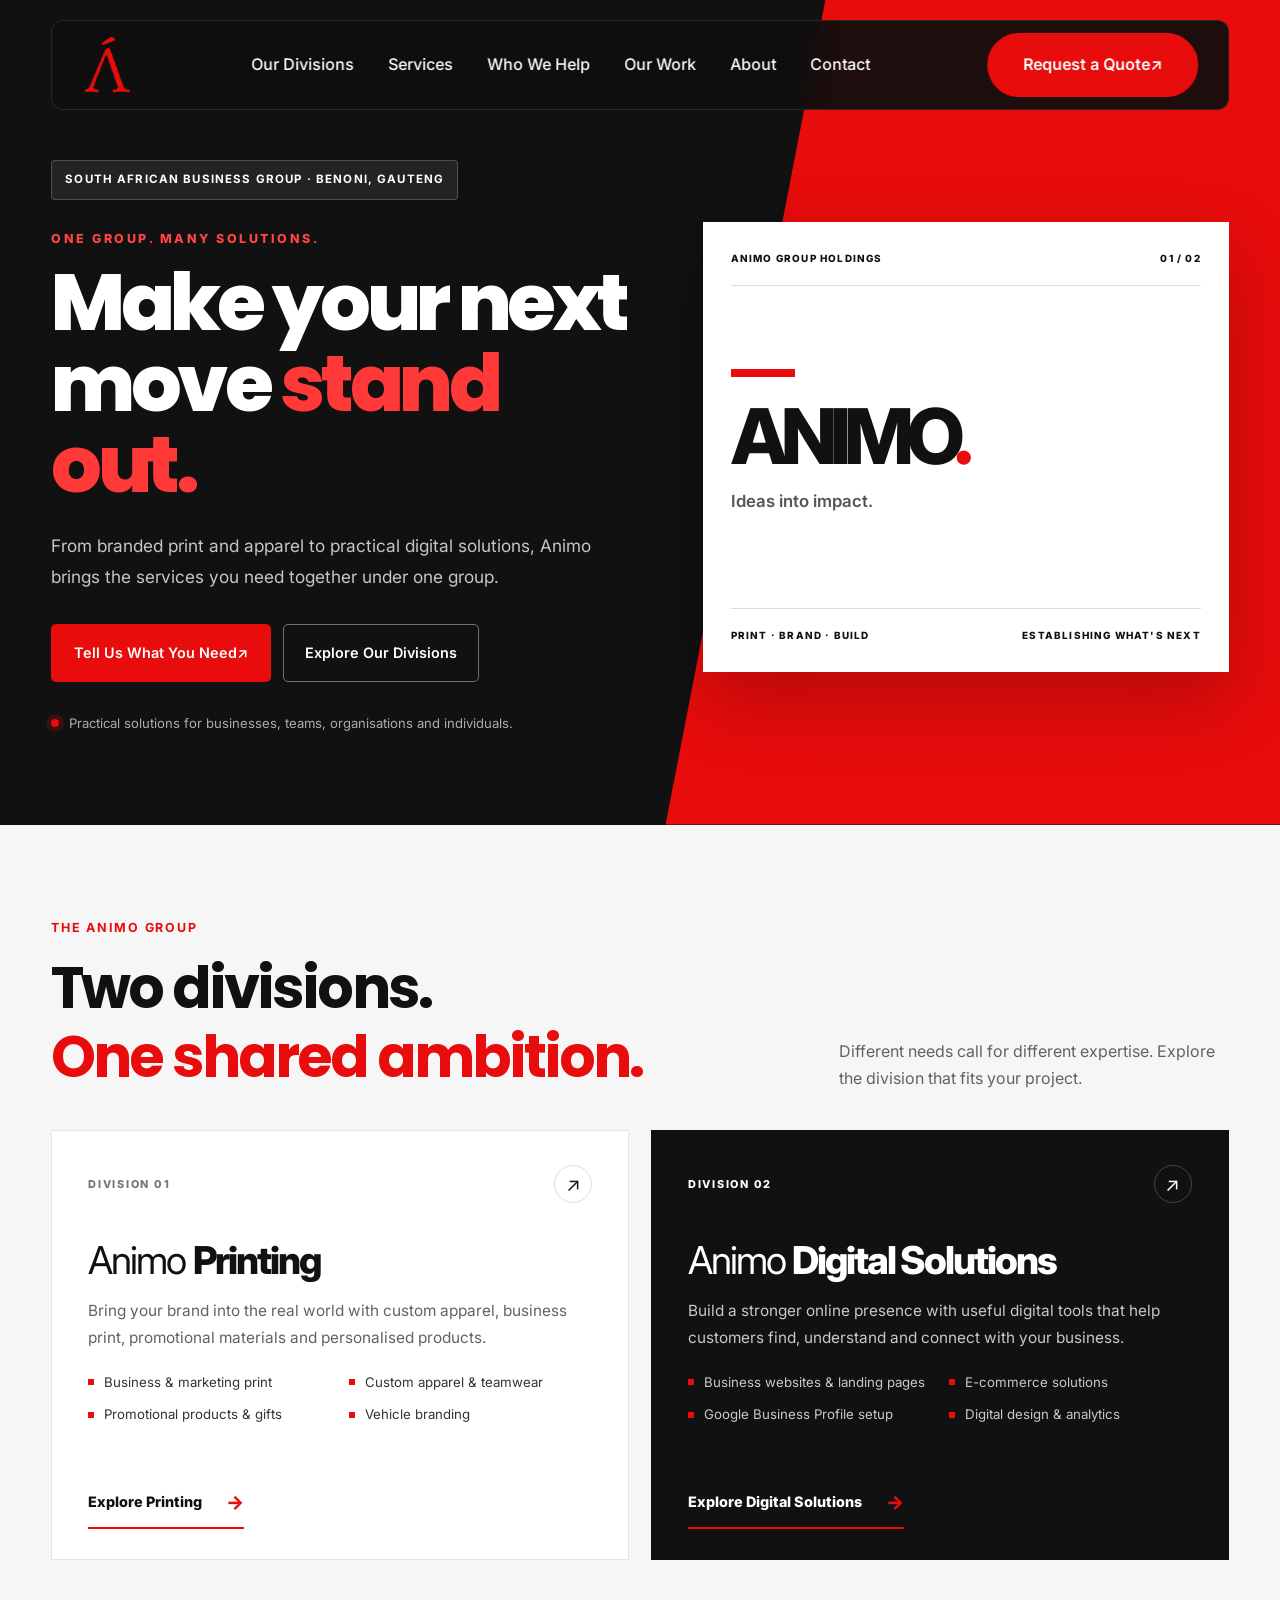
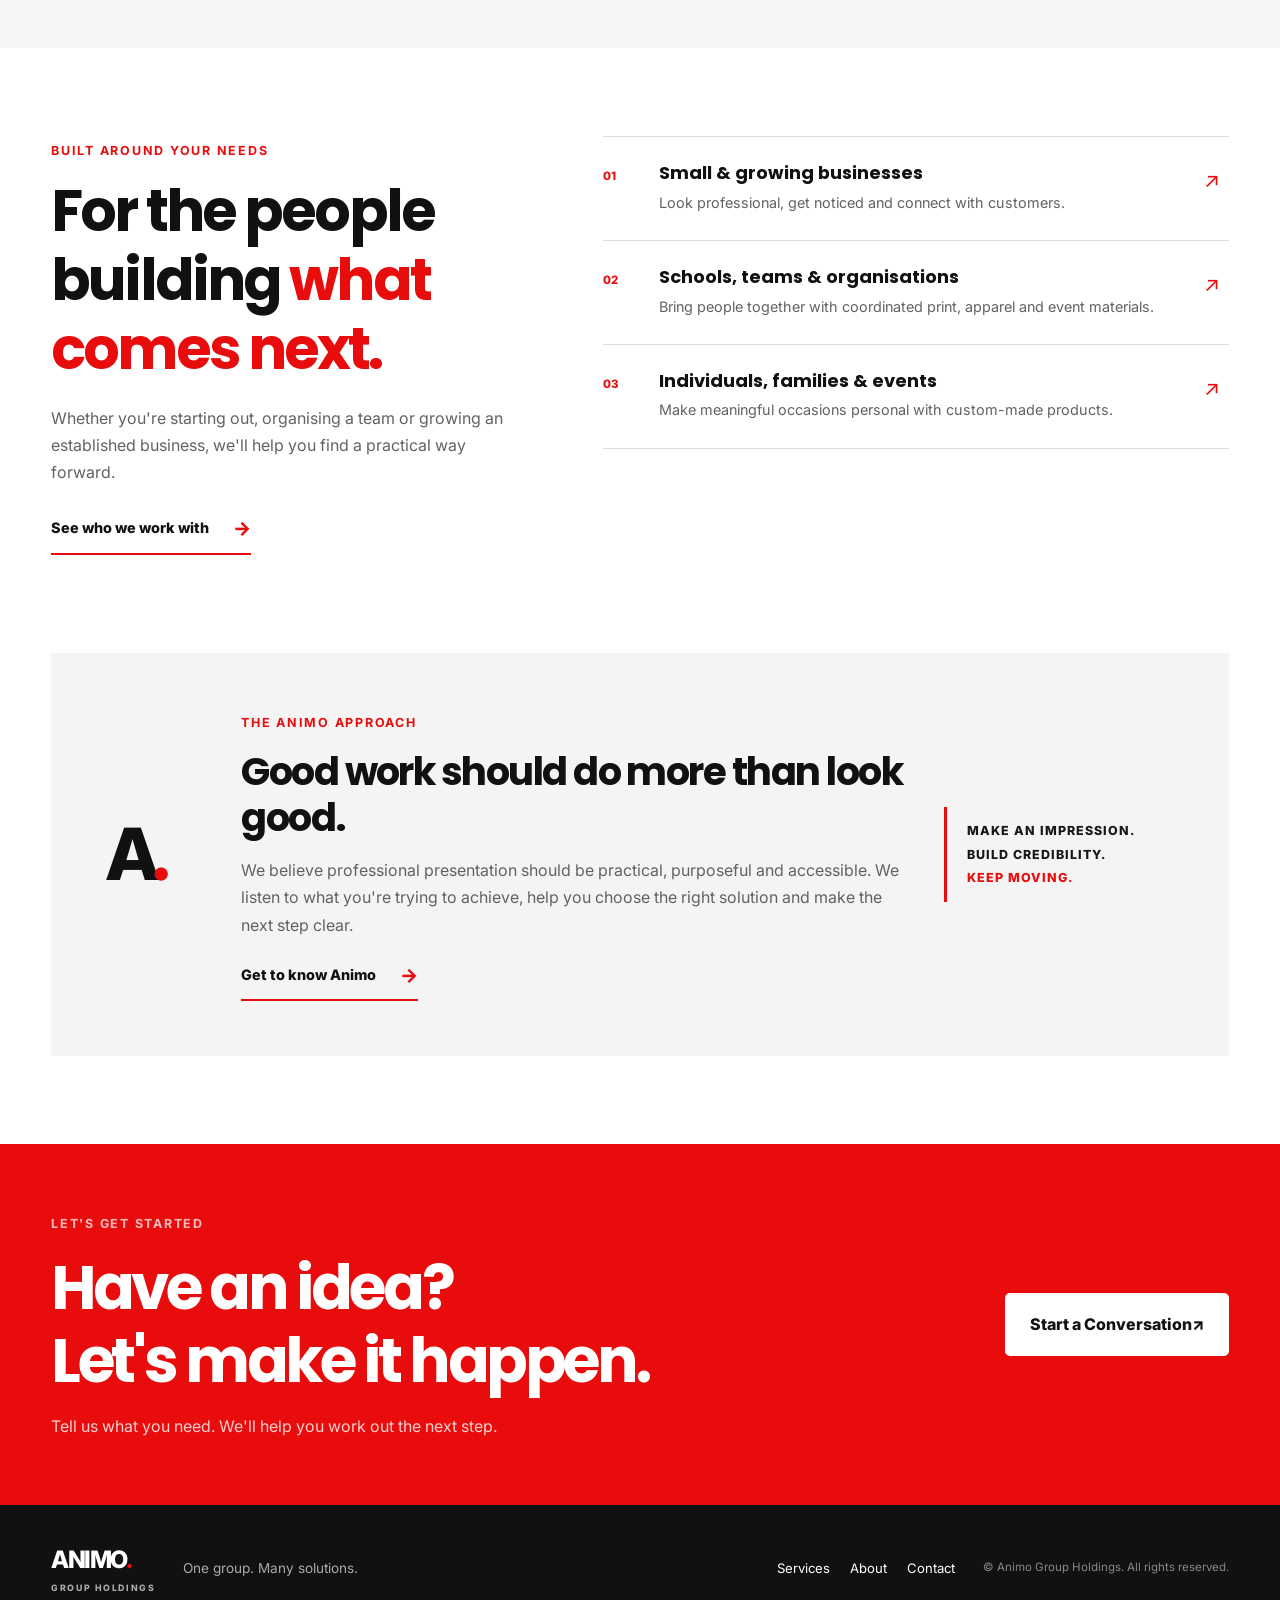
==== commit ae7fb1e6: "Use Animo Á mark in site header and favicon" ====
--- a/index.html
+++ b/index.html
@@ -17,11 +17,11 @@
 <link rel="stylesheet" href="assets/css/packages.css">
 <script async src="https://www.googletagmanager.com/gtag/js?id=G-RNE1MM3JN4"></script>
 <script>window.dataLayer=window.dataLayer||[];function gtag(){dataLayer.push(arguments);}gtag('js',new Date());gtag('config','G-RNE1MM3JN4');</script>
-</head>
+<link rel="icon" type="image/svg+xml" href="assets/images/animo-a.svg"></head>
 <body class="home-redesign">
 <header id="header">
   <nav class="navbar container" aria-label="Main navigation">
-    <a href="index.html" class="logo" aria-label="Animo Group Holdings home"><img src="assets/images/logo-transparent.png" alt="Animo Group Holdings"></a>
+    <a href="index.html" class="logo" aria-label="Animo Group Holdings home"><img src="assets/images/animo-a.svg" alt="Animo"></a>
     <ul class="nav-menu">
       <li><a href="#divisions">Our Divisions</a></li><li><a href="services.html">Services</a></li><li><a href="industries.html">Who We Help</a></li><li><a href="portfolio.html">Our Work</a></li><li><a href="about.html">About</a></li><li><a href="contact.html">Contact</a></li>
     </ul>
--- a/assets/css/logo.css
+++ b/assets/css/logo.css
@@ -137,3 +137,96 @@
   body:not(.home-redesign) .page-hero:after{width:58%;opacity:.65}
   body:not(.home-redesign) .page-hero h1{font-size:clamp(2.5rem,11vw,3.5rem)}
 }
+
+/* === Animo inner-page layout redesign: editorial, high-contrast, responsive === */
+:root{--animo-red:#e80c0c;--animo-ink:#111;--animo-paper:#f5f4f1;--animo-line:#deddd9}
+body:not(.home-redesign){--primary:#111;--secondary:#e80c0c}
+.inner-redesign{color:var(--animo-ink);background:#fff}
+.inner-redesign h1,.inner-redesign h2,.inner-redesign h3{color:var(--animo-ink);letter-spacing:-.045em}
+.inner-redesign p{color:#656565}
+.inner-redesign .btn{border-radius:3px;padding:15px 22px;gap:12px}
+.inner-redesign .btn-primary{background:var(--animo-red);color:#fff}
+.inner-redesign .inner-hero{position:relative;isolation:isolate;overflow:hidden;background:#111;color:#fff;padding:190px 0 110px;min-height:590px}
+.inner-redesign .inner-hero:before{content:"";position:absolute;z-index:-1;inset:0 0 0 auto;width:40%;background:var(--animo-red);clip-path:polygon(58% 0,100% 0,100% 100%,0 100%)}
+.inner-redesign .inner-hero:after{content:"";position:absolute;z-index:-1;width:420px;height:420px;border:1px solid rgba(255,255,255,.16);border-radius:50%;right:8%;top:12%;box-shadow:0 0 0 50px rgba(255,255,255,.025),0 0 0 100px rgba(255,255,255,.02)}
+.inner-hero-grid{display:grid;grid-template-columns:minmax(0,1.2fr) minmax(260px,.8fr);gap:70px;align-items:center;position:relative;z-index:1}
+.eyebrow-line{display:block;color:var(--animo-red);font-size:.72rem;letter-spacing:.17em;font-weight:800;margin-bottom:22px}
+.inner-hero .eyebrow-line{color:#ff4b4b}
+.inner-redesign .inner-hero h1{font-size:clamp(3.1rem,7vw,6.3rem);line-height:.98;color:#fff;max-width:820px;margin:0 0 26px}
+.inner-redesign .inner-hero h1 em,.inner-redesign h2 em{font-style:normal;color:var(--animo-red)}
+.inner-redesign .inner-hero p{font-size:1.08rem;color:rgba(255,255,255,.76);max-width:590px;margin-bottom:30px}
+.hero-index{position:absolute;left:4%;bottom:25px;color:rgba(255,255,255,.48);font-size:.67rem;letter-spacing:.15em;font-weight:700}
+.hero-stamp,.price-hero-card,.portfolio-detail-number,.contact-side-card{min-height:300px;padding:32px;background:#f5f4f1;color:#111;display:flex;flex-direction:column;justify-content:space-between;position:relative;z-index:1}
+.hero-stamp{border-left:8px solid var(--animo-red);min-height:340px}.hero-stamp>span{font-size:1rem;font-weight:900;letter-spacing:.22em}
+.hero-stamp strong,.contact-side-card strong{font-size:clamp(2rem,4vw,3.3rem);line-height:1.05;letter-spacing:-.05em}
+.hero-stamp small,.contact-side-card small{color:#666}
+.hero-side-note{border-top:1px solid rgba(255,255,255,.35);border-bottom:1px solid rgba(255,255,255,.35);padding:18px 0;display:grid;gap:17px}
+.hero-side-note span{font-size:.72rem;color:#fff;letter-spacing:.14em;font-weight:800}
+.hero-side-note p{font-size:1.65rem!important;line-height:1.2;color:#fff!important;margin:12px 0 0!important}
+.editorial-section,.service-editorial,.pricing-section,.project-feature{padding:110px 0}
+.editorial-grid{display:grid;grid-template-columns:.55fr 1.45fr;gap:90px}
+.section-marker{font-size:1.1rem;font-weight:800;color:var(--animo-red);letter-spacing:.08em}.section-marker span{display:block;margin-top:10px;color:#777;font-size:.65rem;letter-spacing:.15em}
+.editorial-copy{max-width:790px}.editorial-copy h2,.section-intro h2,.extras-grid h2,.detail-empty-layout h2{font-size:clamp(2.5rem,5vw,4.6rem);line-height:1.02;margin-bottom:28px}
+.large-copy{font-size:1.28rem!important;line-height:1.55;color:#222!important}.editorial-copy p{margin-bottom:18px}
+.dark-band{background:#111;padding:90px 0;color:#fff}.dark-band-grid{display:grid;grid-template-columns:1.1fr .9fr;gap:90px;align-items:center}
+.dark-band h2{font-size:clamp(2.5rem,5vw,4.5rem);line-height:1.04;color:#fff}.dark-band p{font-size:1.08rem;color:rgba(255,255,255,.7)}
+.section-intro{max-width:750px;margin-bottom:55px}.section-intro h2{margin-bottom:18px}.section-intro>p{max-width:650px;font-size:1.02rem}
+.values-editorial,.service-editorial,.pricing-extras{background:var(--animo-paper)}
+.principle-grid{display:grid;grid-template-columns:repeat(4,1fr);border-top:1px solid #ccc;border-bottom:1px solid #ccc}
+.principle-grid article{padding:28px 24px 32px 0;border-right:1px solid #ccc}.principle-grid article+article{padding-left:24px}.principle-grid article:last-child{border-right:0}
+.principle-grid article>span{color:var(--animo-red);font-weight:800;font-size:.75rem}.principle-grid h3{font-size:1.35rem;margin:34px 0 12px}.principle-grid p{font-size:.92rem}
+.closing-strip{padding:58px 0;background:var(--animo-paper);border-top:1px solid var(--animo-line)}.closing-strip>.container{display:flex;align-items:center;justify-content:space-between;gap:35px}
+.closing-strip .eyebrow-line{margin-bottom:12px}.closing-strip h2{font-size:clamp(1.8rem,3.4vw,3rem)}
+.service-feature{display:grid;grid-template-columns:.7fr 1.2fr .9fr;gap:45px;align-items:center;padding:55px 0;border-bottom:1px solid #d2d0cb}
+.service-count{align-self:start;color:var(--animo-red);font-size:1.5rem;font-weight:900}.service-count span{display:block;margin-top:10px;color:#777;font-size:.65rem;letter-spacing:.12em}
+.service-feature-copy h2{font-size:clamp(2.3rem,4.5vw,4.2rem);line-height:1.02;margin-bottom:20px}.service-feature-copy>p{margin-bottom:22px}
+.service-pills{display:flex;flex-wrap:wrap;gap:8px;margin:20px 0}.service-pills li{border:1px solid #d5d3cf;padding:7px 11px;font-size:.78rem;color:#333;background:rgba(255,255,255,.6)}
+.text-arrow{display:inline-flex;gap:12px;align-items:center;color:#111;font-size:.85rem;font-weight:800;border-bottom:1px solid var(--animo-red);padding-bottom:6px}.text-arrow:hover{color:var(--animo-red)}
+.service-visual{min-height:350px;background:#111;color:#fff;padding:25px;display:flex;flex-direction:column;justify-content:space-between;position:relative;overflow:hidden}
+.service-visual:after{content:"";position:absolute;width:250px;height:250px;border:1px solid rgba(255,255,255,.18);border-radius:50%;right:-70px;top:45px;box-shadow:0 0 0 35px rgba(255,255,255,.03),0 0 0 70px rgba(255,255,255,.02)}
+.digital-visual{background:var(--animo-red)}.service-visual>span,.service-visual small{font-size:.68rem;letter-spacing:.17em;font-weight:800;position:relative;z-index:1}
+.service-visual strong{font-size:2.5rem;line-height:1;letter-spacing:-.05em;position:relative;z-index:1}
+.service-bottom-note{display:grid;grid-template-columns:.7fr 1.2fr .9fr;gap:45px;align-items:center;padding-top:38px}
+.service-bottom-note>span{font-size:.7rem;font-weight:900;letter-spacing:.12em;color:var(--animo-red)}.service-bottom-note p{margin:0}
+.price-hero-card{min-height:330px;border-top:8px solid var(--animo-red)}.price-hero-card>span,.price-hero-card small{font-size:.72rem;font-weight:800;letter-spacing:.1em}
+.price-hero-card strong{font-size:clamp(4rem,8vw,6rem);letter-spacing:-.08em;line-height:1}.price-hero-card small{color:#777;letter-spacing:0}.price-hero-card p{font-size:.82rem;margin-top:15px}.price-rule{height:1px;background:#ccc;margin:10px 0}
+.price-table{border-top:2px solid #111;max-width:900px}.price-table-head,.price-row{display:grid;grid-template-columns:1fr .7fr;gap:20px;align-items:center;padding:19px 15px;border-bottom:1px solid #ddd}
+.price-table-head{font-size:.68rem;font-weight:900;letter-spacing:.13em;color:#777}.price-row strong{font-size:1rem}.price-row b{font-size:1.2rem;text-align:right}.price-row:nth-child(odd){background:#f7f6f3}
+.pricing-disclaimer{font-size:.8rem;margin-top:20px;max-width:700px}.extras-grid{display:grid;grid-template-columns:1fr 1fr;gap:70px}
+.extras-grid h2{font-size:clamp(2.2rem,4vw,3.6rem);margin-bottom:20px}.extras-grid article>p{margin-bottom:20px}
+.mini-price{display:flex;justify-content:space-between;gap:15px;padding:14px 0;border-bottom:1px solid #ccc}.mini-price strong{color:var(--animo-red)}.extras-grid small{display:block;margin-top:14px;color:#777}
+.industry-orbit{min-height:320px;display:grid;grid-template-columns:1fr 1fr;gap:10px;align-content:center;transform:rotate(-4deg)}
+.industry-orbit span{padding:17px 10px;border:1px solid rgba(255,255,255,.6);font-size:.72rem;letter-spacing:.12em;text-align:center;color:#fff}.industry-orbit b{grid-column:1/-1;text-align:center;font-size:3rem;letter-spacing:.16em;color:#fff}
+.industry-cards{display:grid;grid-template-columns:repeat(3,1fr);gap:1px;background:#d4d2ce;border:1px solid #d4d2ce}
+.industry-cards article{background:#fff;padding:32px;min-height:300px;display:flex;flex-direction:column;align-items:flex-start}
+.industry-cards article>span,.portfolio-redesign-grid article>span{font-size:.65rem;font-weight:900;letter-spacing:.12em;color:var(--animo-red)}
+.industry-cards h3{font-size:1.45rem;margin:40px 0 12px}.industry-cards p{font-size:.9rem;margin-bottom:25px}.industry-cards .text-arrow{margin-top:auto}
+.process-hero-list{border-left:1px solid rgba(255,255,255,.45);padding-left:28px}.process-hero-list div{display:flex;gap:22px;align-items:center;padding:18px 0;border-bottom:1px solid rgba(255,255,255,.24);color:#fff}
+.process-hero-list b{font-size:.78rem;color:#ff5050}.process-hero-list span{font-size:1.08rem;font-weight:700}
+.process-timeline{max-width:900px;margin-left:auto;border-top:1px solid #ccc}.process-timeline article{display:grid;grid-template-columns:100px 1fr;gap:25px;padding:28px 0;border-bottom:1px solid #ccc}
+.process-timeline article>span{color:var(--animo-red);font-size:1.2rem;font-weight:900}.process-timeline h3{font-size:1.35rem;margin-bottom:8px}.process-timeline p{max-width:650px}
+.portfolio-hero-art{min-height:350px;position:relative}.portfolio-art-block{position:absolute;width:65%;height:125px;padding:20px;display:flex;justify-content:space-between;align-items:flex-end;font-size:1.6rem;font-weight:900;letter-spacing:.1em}
+.portfolio-art-block span{font-size:.75rem}.block-a{background:#f5f4f1;color:#111;top:0;left:0}.block-b{background:var(--animo-red);color:#fff;top:105px;right:0}.block-c{background:#282828;color:#fff;top:210px;left:0}
+.portfolio-redesign-grid{display:grid;grid-template-columns:repeat(3,1fr);gap:18px}.portfolio-redesign-grid a{padding:30px;border:1px solid #d7d5d0;min-height:300px;display:flex;flex-direction:column;align-items:flex-start;transition:transform .2s,border-color .2s}
+.portfolio-redesign-grid a:hover{transform:translateY(-5px);border-color:var(--animo-red)}.portfolio-redesign-grid h3{font-size:1.7rem;margin:45px 0 12px}.portfolio-redesign-grid p{font-size:.92rem;margin-bottom:25px}.portfolio-redesign-grid b{margin-top:auto;font-size:.8rem}
+.portfolio-detail-number{background:var(--animo-red);color:#fff;min-height:340px;justify-content:space-between}.portfolio-detail-number>span{font-size:5.5rem;font-weight:900;line-height:1;letter-spacing:-.08em}.portfolio-detail-number b{font-size:2.2rem;line-height:1.05}.portfolio-detail-number small{font-size:.67rem;letter-spacing:.12em}
+.detail-empty-layout{display:grid;grid-template-columns:.9fr 1.1fr;gap:80px;align-items:start}.gallery-empty{padding:38px;border-top:2px solid var(--animo-red);background:var(--animo-paper)}
+.gallery-empty>span{font-size:.67rem;letter-spacing:.15em;font-weight:900;color:var(--animo-red)}.gallery-empty p{margin:22px 0}
+.project-feature{background:var(--animo-paper)}.project-feature-head{display:flex;justify-content:space-between;align-items:center;gap:20px}.project-label{font-size:.65rem;font-weight:900;letter-spacing:.12em}
+.project-showcase{display:grid;grid-template-columns:.75fr 1.25fr;gap:70px;align-items:center}.project-monogram{min-height:350px;background:#111;color:#fff;display:flex;flex-direction:column;align-items:center;justify-content:center;font-size:7rem;font-weight:900;letter-spacing:-.1em;position:relative}
+.project-monogram:after{content:"";position:absolute;width:200px;height:200px;border:1px solid var(--animo-red);transform:rotate(45deg)}.project-monogram span{font-size:.7rem;letter-spacing:.4em}
+.project-showcase-copy h2{font-size:3.5rem;margin:10px 0 20px}.project-facts{display:grid;grid-template-columns:1fr 1fr;gap:25px;margin:30px 0}
+.project-facts span{font-size:.65rem;font-weight:900;letter-spacing:.12em;color:var(--animo-red)}.project-facts p{font-size:.9rem;margin-top:10px}
+.contact-quick-links{display:flex;gap:12px;flex-wrap:wrap;margin-top:32px}.contact-quick-links a{display:flex;flex-direction:column;gap:5px;padding:15px 18px;border:1px solid rgba(255,255,255,.35);min-width:210px}
+.contact-quick-links span{font-size:.62rem;letter-spacing:.14em;color:#ff4b4b;font-weight:900}.contact-quick-links strong{font-size:.9rem;color:#fff}
+.contact-side-card{min-height:320px;border-left:8px solid var(--animo-red)}.contact-redesign{padding:100px 0;background:var(--animo-paper)}
+.contact-redesign-grid{display:grid;grid-template-columns:.8fr 1.2fr;gap:80px;align-items:start}.contact-form-intro h2{font-size:clamp(2.4rem,4vw,4rem);line-height:1.02;margin-bottom:20px}
+.contact-form-intro>p{margin-bottom:28px}.contact-help{border-top:1px solid #ccc;padding-top:20px}.contact-help b{display:block;font-size:.9rem;margin:17px 0 6px}.contact-help p{font-size:.86rem}
+.inner-redesign .quote-form{border-radius:0;box-shadow:none;border:1px solid #d4d2ce;padding:34px;background:#fff}
+.inner-redesign .quote-form label{color:#222}.inner-redesign .quote-form input,.inner-redesign .quote-form select,.inner-redesign .quote-form textarea{border-radius:0;background:#fafafa}
+@media(max-width:1000px){.inner-redesign .inner-hero{padding:160px 0 90px}.inner-hero-grid{gap:40px}.service-feature{grid-template-columns:.4fr 1fr;gap:30px}.service-visual{grid-column:2;min-height:260px}.service-bottom-note{grid-template-columns:1fr 1.5fr;gap:20px}.industry-cards{grid-template-columns:repeat(2,1fr)}.principle-grid{grid-template-columns:repeat(2,1fr)}.principle-grid article{border-bottom:1px solid #ccc;padding:24px!important}.principle-grid article:nth-child(2){border-right:0}.principle-grid article:nth-child(3),.principle-grid article:nth-child(4){border-bottom:0}.portfolio-redesign-grid{grid-template-columns:1fr 1fr}.contact-redesign-grid{grid-template-columns:1fr 1.2fr;gap:35px}}
+@media(max-width:700px){.inner-redesign .inner-hero{padding:145px 0 80px;min-height:auto}.inner-redesign .inner-hero:before{width:75%;opacity:.45}.inner-redesign .inner-hero:after{width:260px;height:260px;right:-100px;top:5%}.inner-hero-grid,.editorial-grid,.dark-band-grid,.extras-grid,.detail-empty-layout,.project-showcase,.contact-redesign-grid{grid-template-columns:1fr;gap:35px}.inner-redesign .inner-hero h1{font-size:clamp(2.8rem,13vw,4.5rem)}.hero-stamp,.price-hero-card,.portfolio-detail-number,.contact-side-card{min-height:250px}.hero-index{left:4%;bottom:18px;font-size:.58rem}.editorial-section,.service-editorial,.pricing-section,.project-feature{padding:75px 0}.dark-band{padding:70px 0}.principle-grid{grid-template-columns:1fr}.principle-grid article,.principle-grid article+article{padding:23px 0!important;border-right:0;border-bottom:1px solid #ccc}.principle-grid article:last-child{border-bottom:0}.principle-grid h3{margin:18px 0 8px}.closing-strip>.container{align-items:flex-start;flex-direction:column}.service-feature{grid-template-columns:1fr;gap:22px;padding:40px 0}.service-visual{grid-column:auto;min-height:230px}.service-count{display:flex;gap:14px;align-items:center;font-size:1.1rem}.service-count span{margin:0}.service-bottom-note{grid-template-columns:1fr;gap:14px}.price-table-head,.price-row{grid-template-columns:1fr auto;padding:16px 10px}.price-row strong{font-size:.9rem}.industry-cards,.portfolio-redesign-grid{grid-template-columns:1fr}.industry-cards article{min-height:240px;padding:25px}.industry-cards h3{margin:25px 0 10px}.portfolio-hero-art{min-height:270px}.portfolio-art-block{height:90px;font-size:1.2rem}.block-b{top:80px}.block-c{top:160px}.process-timeline article{grid-template-columns:45px 1fr;gap:15px}.project-feature-head{align-items:flex-start;flex-direction:column}.project-monogram{min-height:250px;font-size:5rem}.project-facts{grid-template-columns:1fr;gap:15px}.contact-quick-links a{width:100%}.inner-redesign .quote-form{padding:22px}}
+
+
+/* Keep supporting-page footers within the refreshed black / red brand system. */
+body:not(.home-redesign) .site-footer{background:#111;color:#fff}
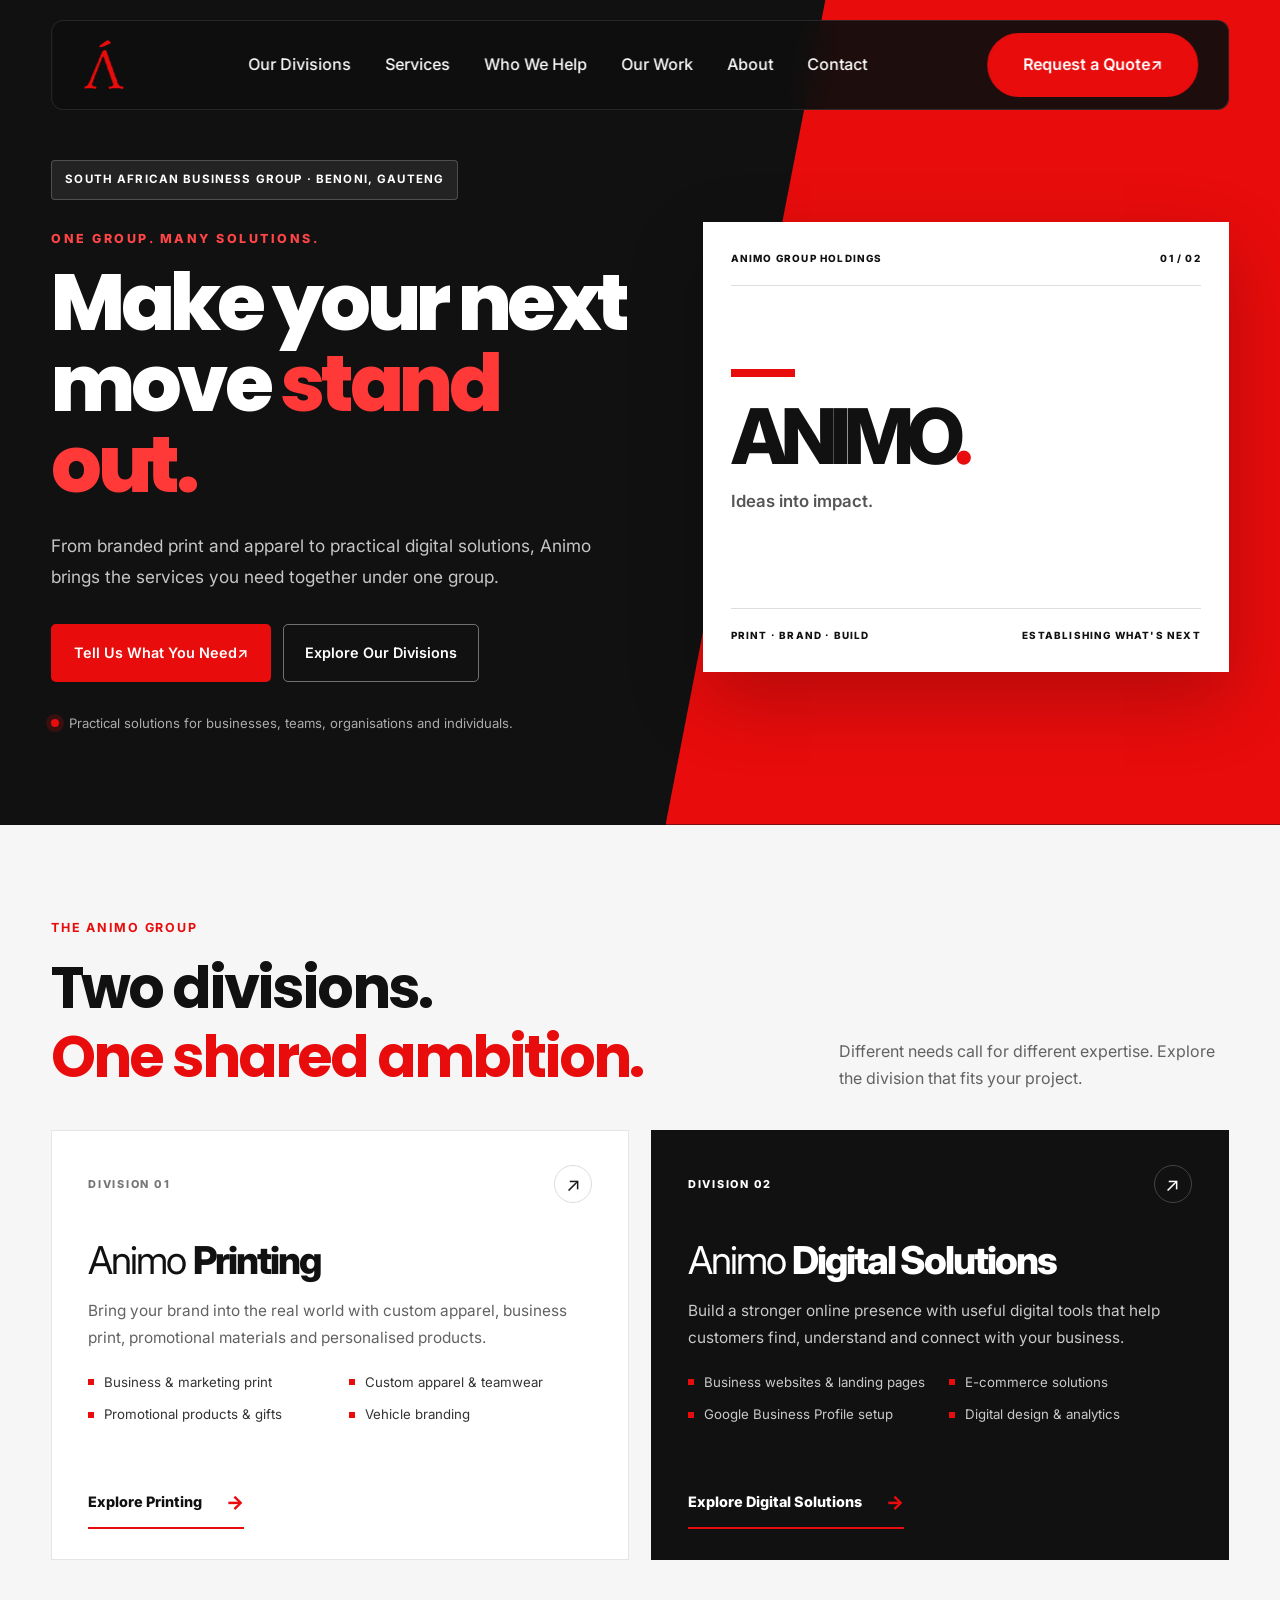
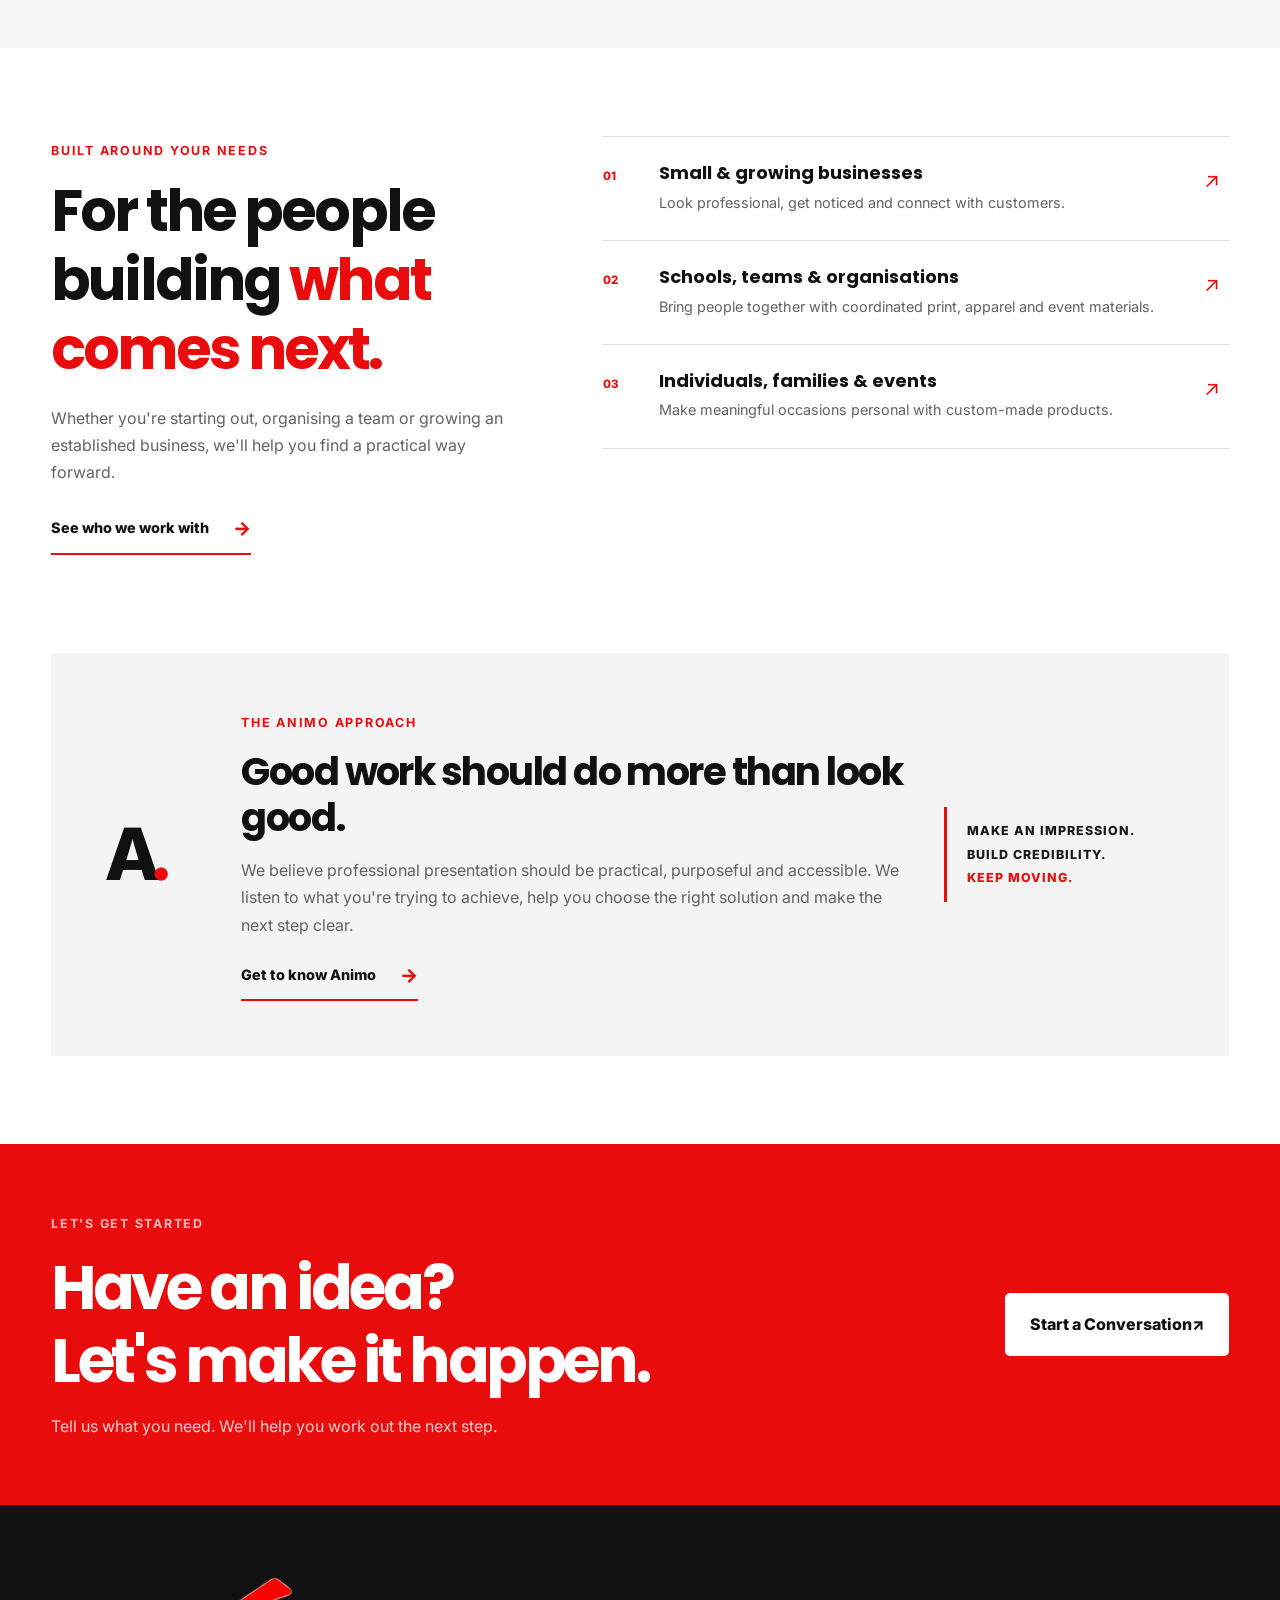
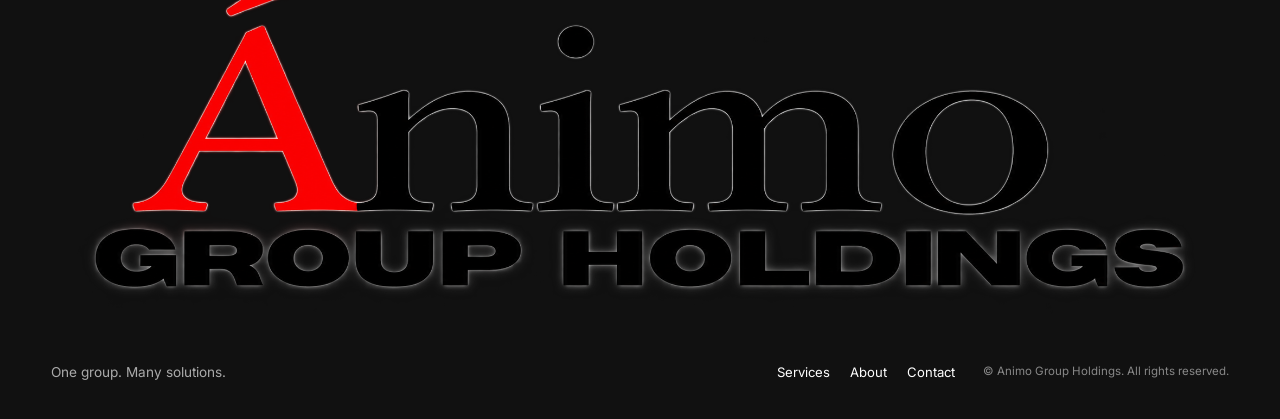
==== commit f073cbdf: "Use original division logo artwork in footer" ====
--- a/index.html
+++ b/index.html
@@ -85,7 +85,7 @@
     <div class="container final-cta-inner"><div><span class="section-eyebrow">LET'S GET STARTED</span><h2>Have an idea?<br>Let's make it happen.</h2><p>Tell us what you need. We'll help you work out the next step.</p></div><a href="contact.html#quote" class="btn btn-light">Start a Conversation <span aria-hidden="true">↗</span></a></div>
   </section>
 </main>
-<footer class="site-footer red-footer"><div class="container footer-inner"><a href="index.html" class="footer-brand">ANIMO<span>.</span> <small>GROUP HOLDINGS</small></a><p>One group. Many solutions.</p><div class="footer-links"><a href="services.html">Services</a><a href="about.html">About</a><a href="contact.html">Contact</a></div><small>© Animo Group Holdings. All rights reserved.</small></div></footer>
+<footer class="site-footer red-footer"><div class="container footer-inner"><a href="index.html" class="footer-brand footer-brand-image" aria-label="Animo Group Holdings"><img src="assets/images/logo-transparent.png" alt="Animo Group Holdings"></a><p>One group. Many solutions.</p><div class="footer-links"><a href="services.html">Services</a><a href="about.html">About</a><a href="contact.html">Contact</a></div><small>© Animo Group Holdings. All rights reserved.</small></div></footer>
 <script src="assets/js/app.js"></script>
 </body>
 </html>
--- a/assets/css/logo.css
+++ b/assets/css/logo.css
@@ -230,3 +230,8 @@
 
 /* Keep supporting-page footers within the refreshed black / red brand system. */
 body:not(.home-redesign) .site-footer{background:#111;color:#fff}
+
+/* Symbol-only navigation identity: preserve the original Á silhouette. */
+.navbar .logo img{height:54px;width:auto;max-width:none;object-fit:contain}
+@media(max-width:900px){.navbar .logo img{height:46px;max-width:none}}
+@media(max-width:600px){.navbar .logo img{height:42px;max-width:none}}
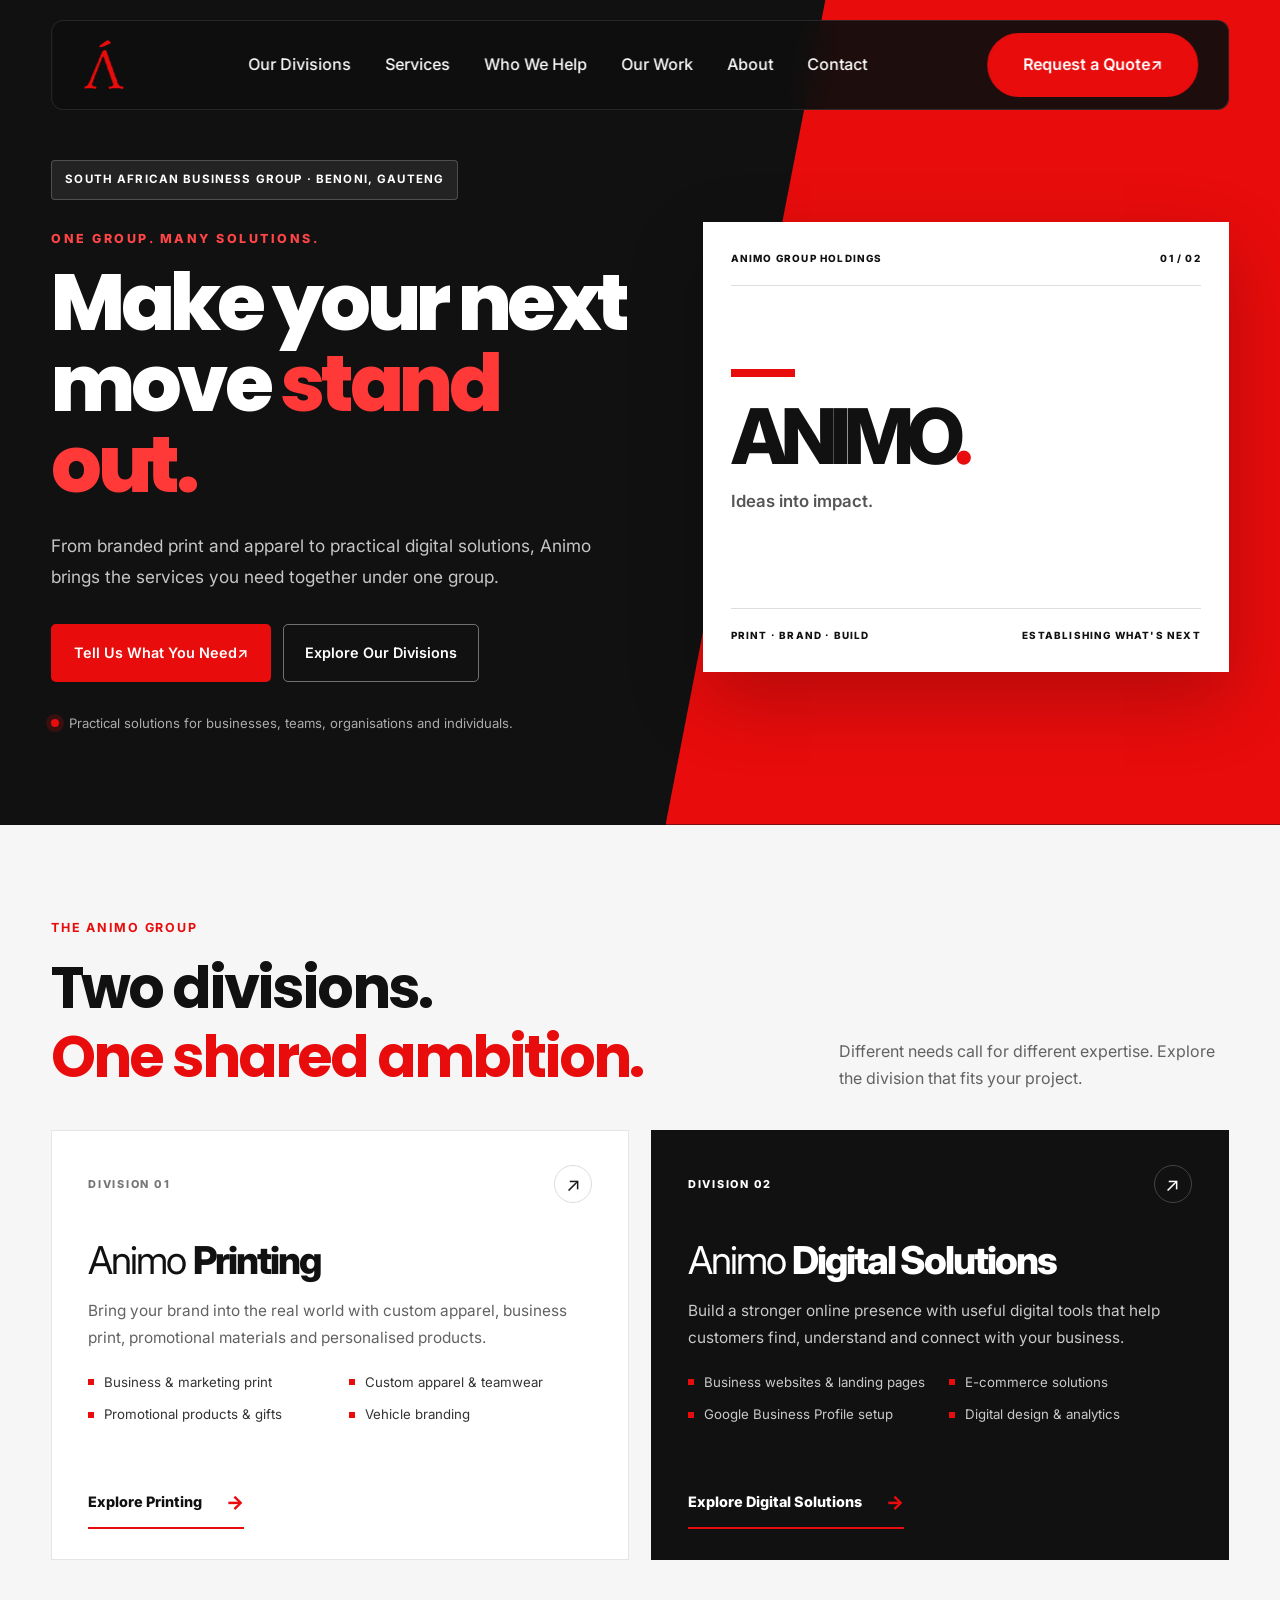
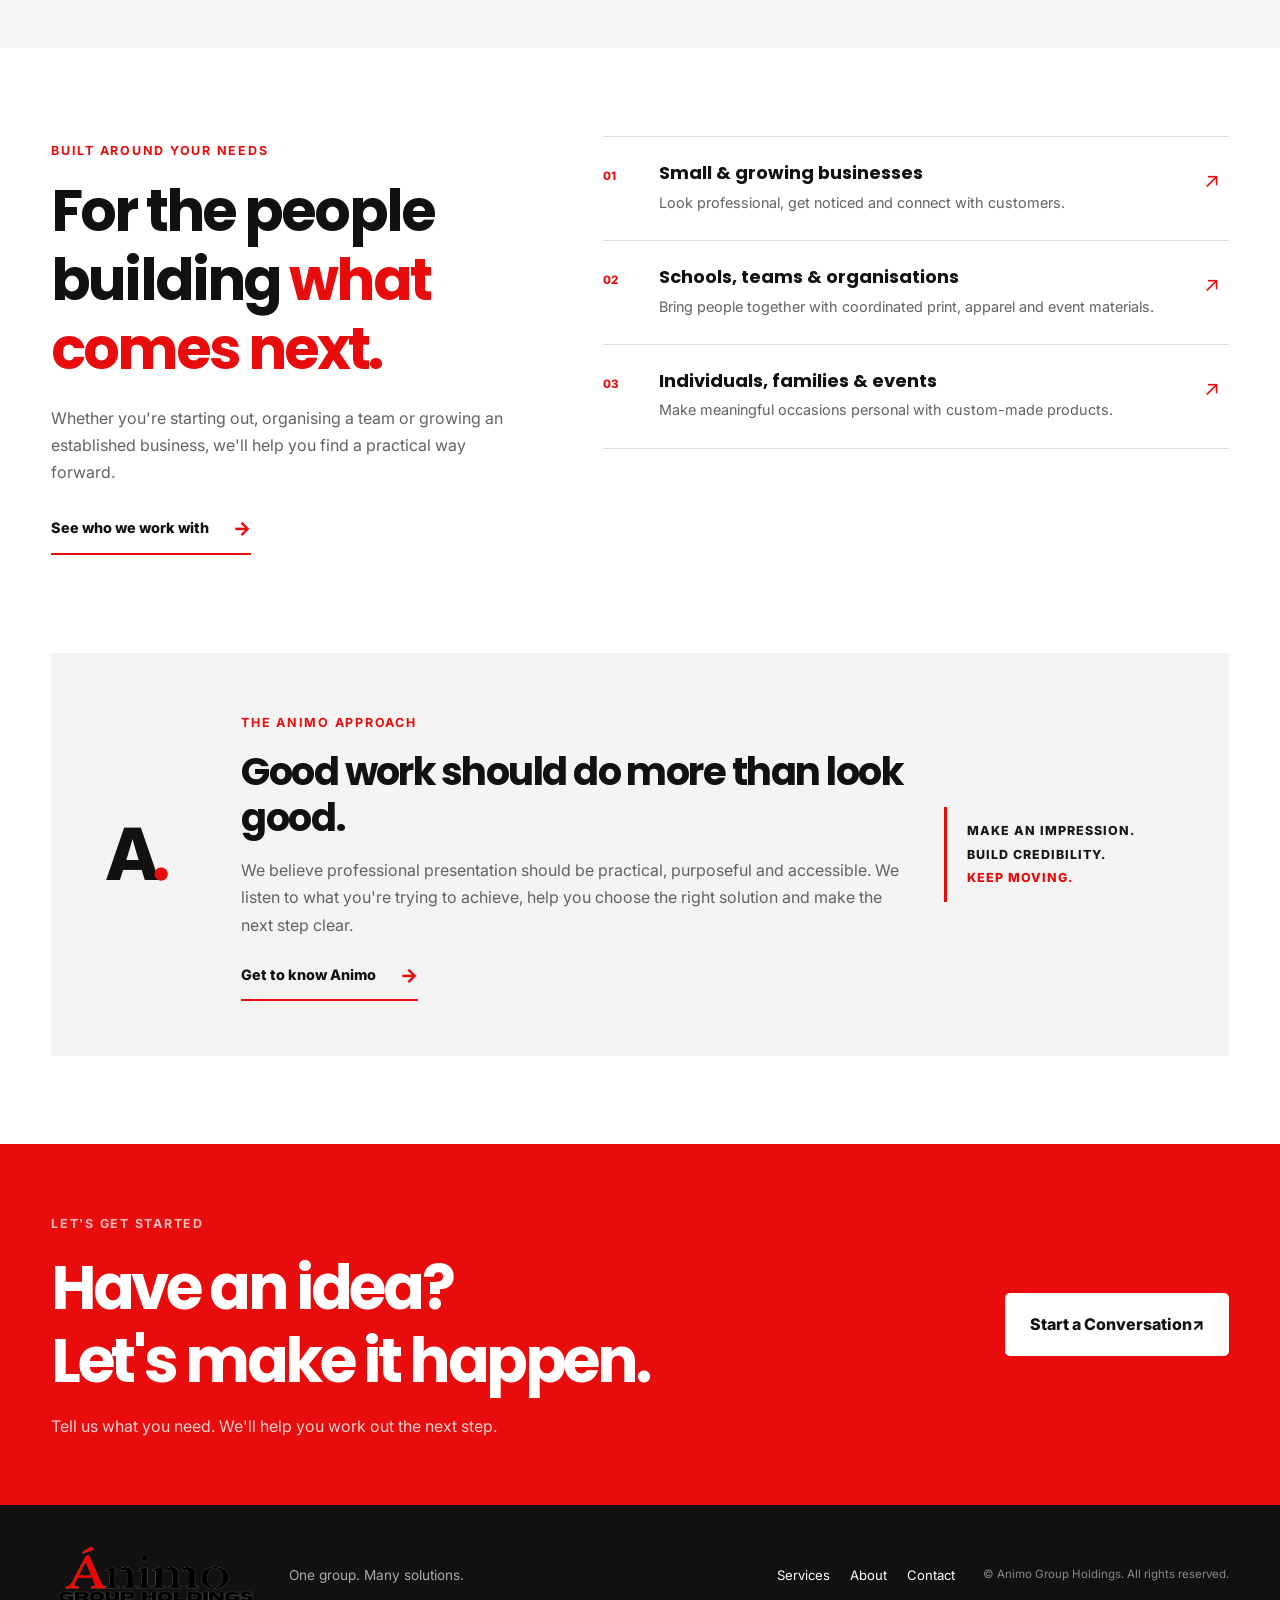
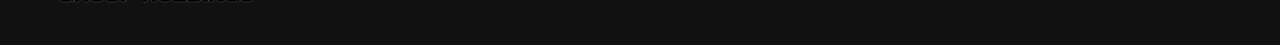
==== commit eddcbf58: "Migrate SEO and enquiry URLs to Cloudflare Pages" ====
--- a/index.html
+++ b/index.html
@@ -5,12 +5,12 @@
 <meta name="viewport" content="width=device-width, initial-scale=1.0">
 <title>Animo Group Holdings | One Group. Many Solutions.</title>
 <meta name="description" content="Animo Group Holdings brings together Animo Printing and Animo Digital Solutions to help businesses, organisations and individuals present themselves professionally. Based in Benoni, Gauteng.">
-<link rel="canonical" href="https://deighandk-lab.github.io/AnimoGH/">
+<link rel="canonical" href="https://animogroup.pages.dev/">
 <meta property="og:type" content="website">
 <meta property="og:site_name" content="Animo Group Holdings">
 <meta property="og:title" content="Animo Group Holdings | One Group. Many Solutions.">
 <meta property="og:description" content="Printing, branding and digital solutions from one South African business group.">
-<meta property="og:url" content="https://deighandk-lab.github.io/AnimoGH/">
+<meta property="og:url" content="https://animogroup.pages.dev/">
 <meta name="theme-color" content="#E80C0C">
 <link rel="stylesheet" href="assets/css/style.css">
 <link rel="stylesheet" href="assets/css/logo.css">
--- a/assets/css/logo.css
+++ b/assets/css/logo.css
@@ -235,3 +235,13 @@
 .navbar .logo img{height:54px;width:auto;max-width:none;object-fit:contain}
 @media(max-width:900px){.navbar .logo img{height:46px;max-width:none}}
 @media(max-width:600px){.navbar .logo img{height:42px;max-width:none}}
+
+/* Consistent original logo artwork in division-aware footers. */
+.red-footer .footer-brand-image{display:inline-flex;align-items:center;flex:0 0 auto}
+.red-footer .footer-brand-image img{display:block;width:auto;height:auto;max-height:80px;max-width:210px;object-fit:contain}
+@media(max-width:600px){.red-footer .footer-brand-image img{max-height:65px;max-width:180px}}
+
+/* Original client artwork, without decorative monogram overlay. */
+.project-monogram.project-client-logo{background:#fff;padding:32px;box-sizing:border-box}
+.project-client-logo:after{display:none}
+.project-client-logo img{display:block;width:100%;max-width:300px;height:auto;object-fit:contain}
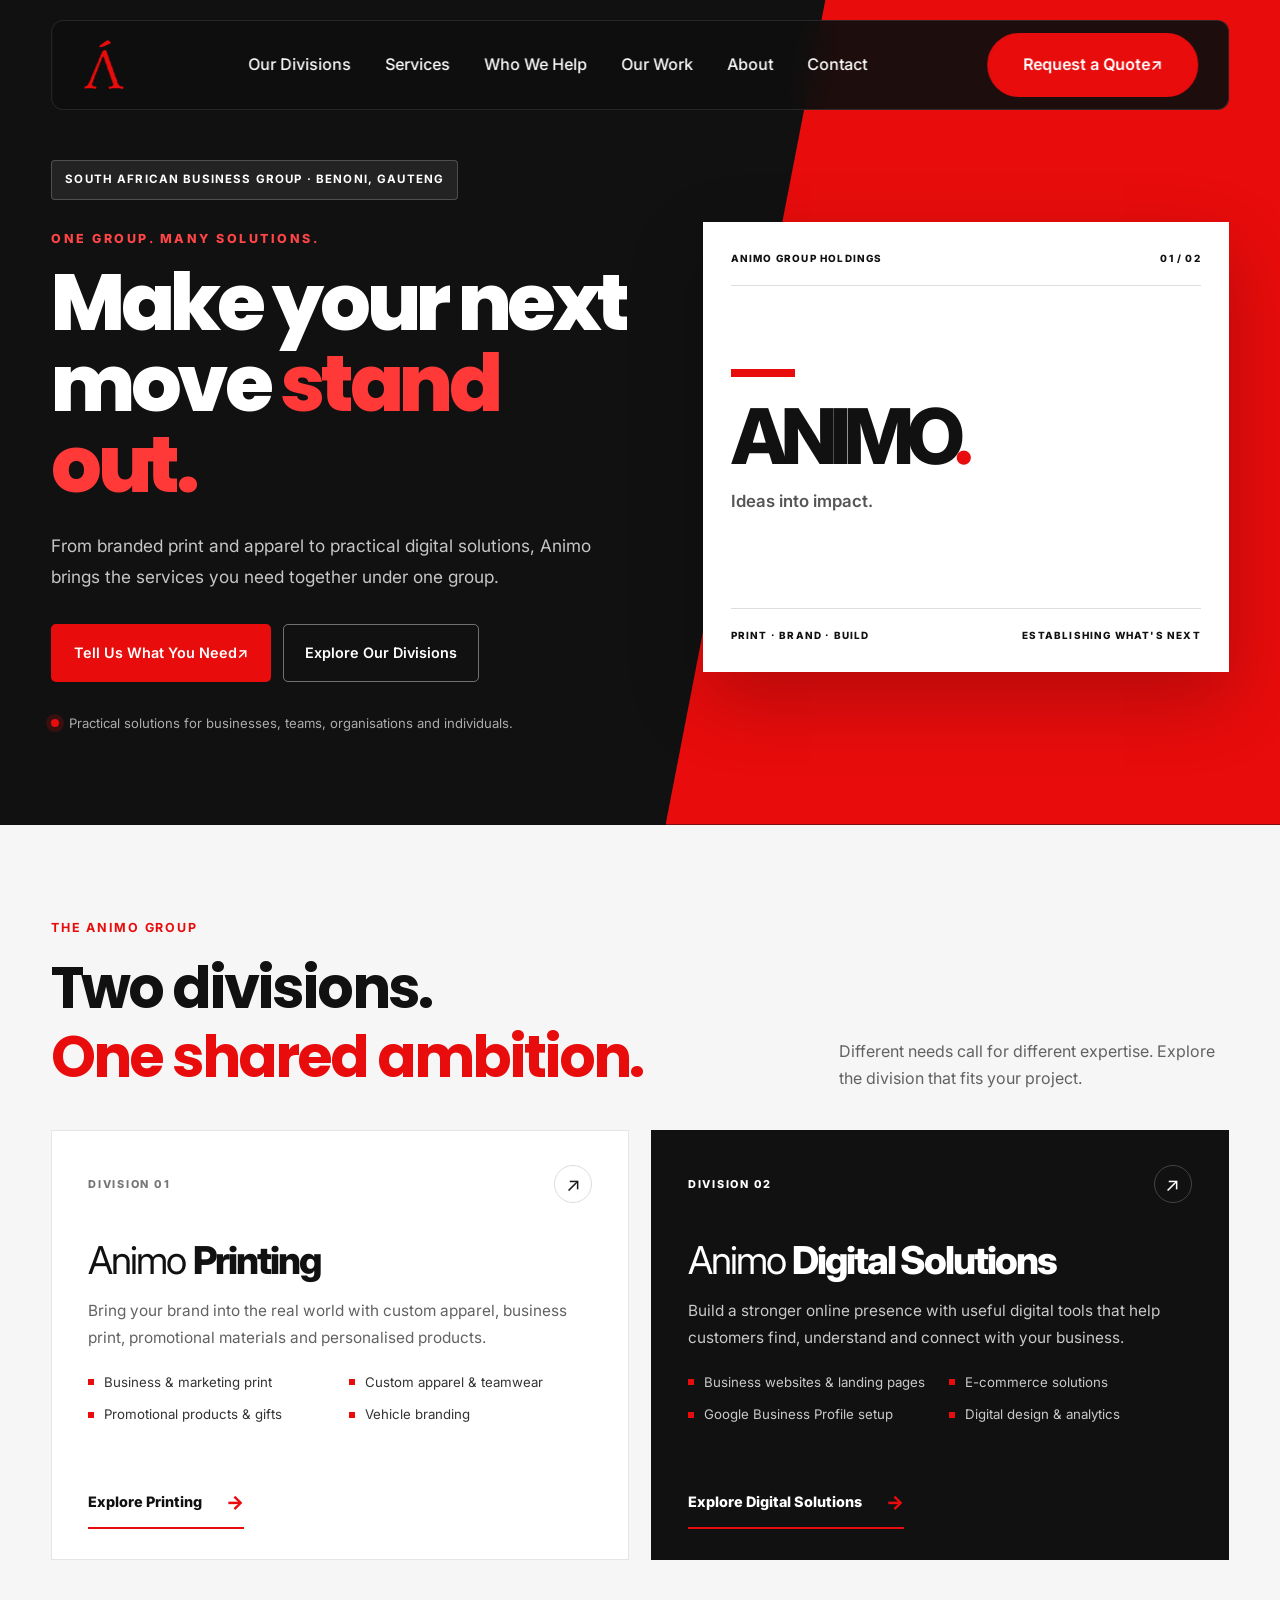
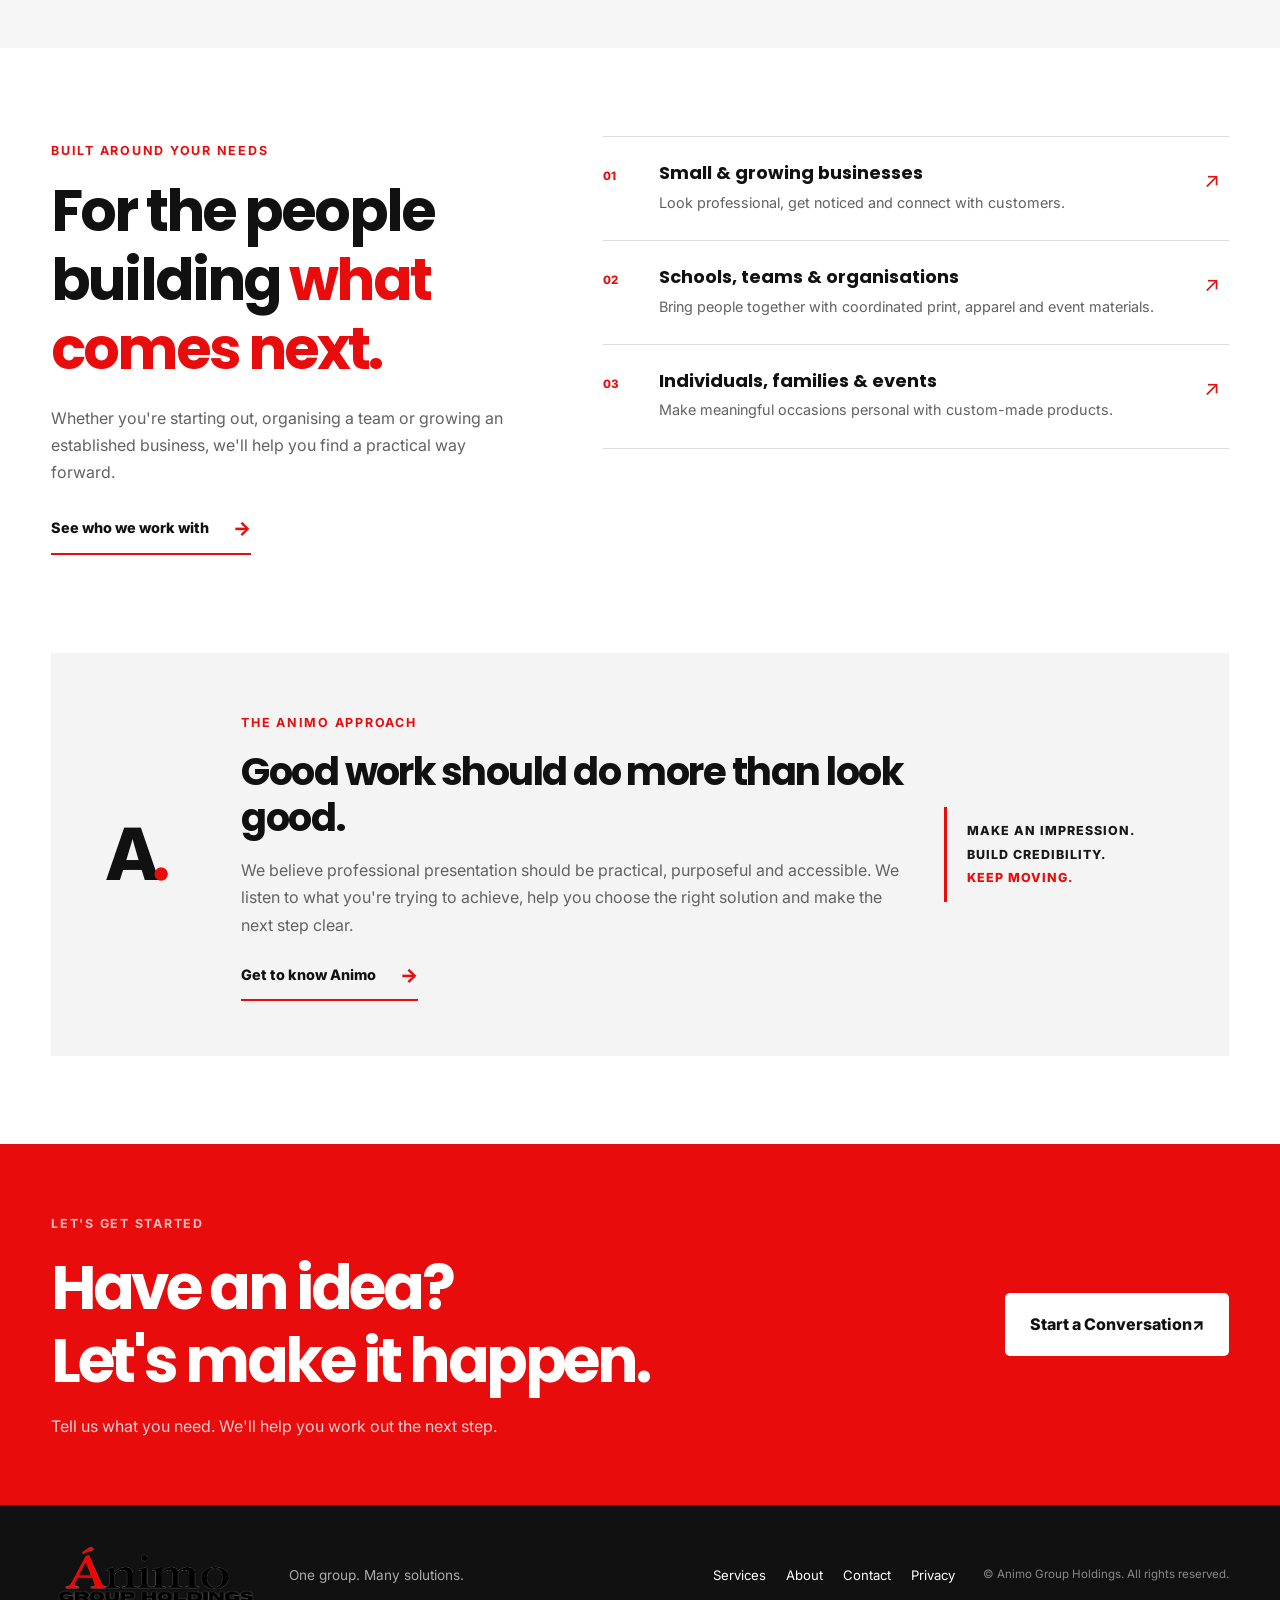
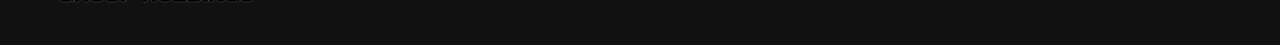
==== commit 8c2b104d: "Link privacy notice in site footer" ====
--- a/index.html
+++ b/index.html
@@ -17,8 +17,9 @@
 <link rel="stylesheet" href="assets/css/packages.css">
 <script async src="https://www.googletagmanager.com/gtag/js?id=G-RNE1MM3JN4"></script>
 <script>window.dataLayer=window.dataLayer||[];function gtag(){dataLayer.push(arguments);}gtag('js',new Date());gtag('config','G-RNE1MM3JN4');</script>
-<link rel="icon" type="image/svg+xml" href="assets/images/animo-a.svg"></head>
+<link rel="icon" type="image/svg+xml" href="assets/images/animo-a.svg"><link rel="preconnect" href="https://fonts.googleapis.com"><link rel="preconnect" href="https://fonts.gstatic.com" crossorigin></head>
 <body class="home-redesign">
+<a class="skip-link" href="#main-content">Skip to main content</a>
 <header id="header">
   <nav class="navbar container" aria-label="Main navigation">
     <a href="index.html" class="logo" aria-label="Animo Group Holdings home"><img src="assets/images/animo-a.svg" alt="Animo"></a>
@@ -29,7 +30,7 @@
     <button class="menu-toggle" aria-label="Open navigation menu" aria-expanded="false">☰</button>
   </nav>
 </header>
-<main>
+<main id="main-content" tabindex="-1">
   <section id="hero" class="red-hero">
     <div class="container red-hero-grid">
       <div class="red-hero-copy">
@@ -85,7 +86,7 @@
     <div class="container final-cta-inner"><div><span class="section-eyebrow">LET'S GET STARTED</span><h2>Have an idea?<br>Let's make it happen.</h2><p>Tell us what you need. We'll help you work out the next step.</p></div><a href="contact.html#quote" class="btn btn-light">Start a Conversation <span aria-hidden="true">↗</span></a></div>
   </section>
 </main>
-<footer class="site-footer red-footer"><div class="container footer-inner"><a href="index.html" class="footer-brand footer-brand-image" aria-label="Animo Group Holdings"><img src="assets/images/logo-transparent.png" alt="Animo Group Holdings"></a><p>One group. Many solutions.</p><div class="footer-links"><a href="services.html">Services</a><a href="about.html">About</a><a href="contact.html">Contact</a></div><small>© Animo Group Holdings. All rights reserved.</small></div></footer>
+<footer class="site-footer red-footer"><div class="container footer-inner"><a href="index.html" class="footer-brand footer-brand-image" aria-label="Animo Group Holdings"><img loading="lazy" decoding="async" src="assets/images/logo-transparent.png" alt="Animo Group Holdings"></a><p>One group. Many solutions.</p><div class="footer-links"><a href="services.html">Services</a><a href="about.html">About</a><a href="contact.html">Contact</a><a href="privacy.html">Privacy</a></div><small>© Animo Group Holdings. All rights reserved.</small></div></footer>
 <script src="assets/js/app.js"></script>
 </body>
 </html>
--- a/assets/css/logo.css
+++ b/assets/css/logo.css
@@ -245,3 +245,11 @@
 .project-monogram.project-client-logo{background:#fff;padding:32px;box-sizing:border-box}
 .project-client-logo:after{display:none}
 .project-client-logo img{display:block;width:100%;max-width:300px;height:auto;object-fit:contain}
+
+/* Accessible navigation and user motion preferences */
+.skip-link{position:fixed;top:12px;left:12px;z-index:10000;background:#fff;color:#111;padding:12px 18px;border:2px solid #111;border-radius:6px;transform:translateY(-200%)}
+.skip-link:focus{transform:translateY(0)}
+:where(a,button,input,select,textarea):focus-visible{outline:3px solid #e80c0c!important;outline-offset:4px;box-shadow:0 0 0 2px #fff}
+@media(prefers-reduced-motion:reduce){*,*::before,*::after{scroll-behavior:auto!important;animation-duration:.01ms!important;transition-duration:.01ms!important;animation-iteration-count:1!important}}
+
+.privacy-copy{max-width:850px;padding-top:56px;padding-bottom:80px;line-height:1.75}.privacy-copy h2{font-size:1.4rem;margin:2rem 0 .65rem}.privacy-copy p{margin-bottom:1rem}.privacy-copy a{text-decoration:underline;overflow-wrap:anywhere}
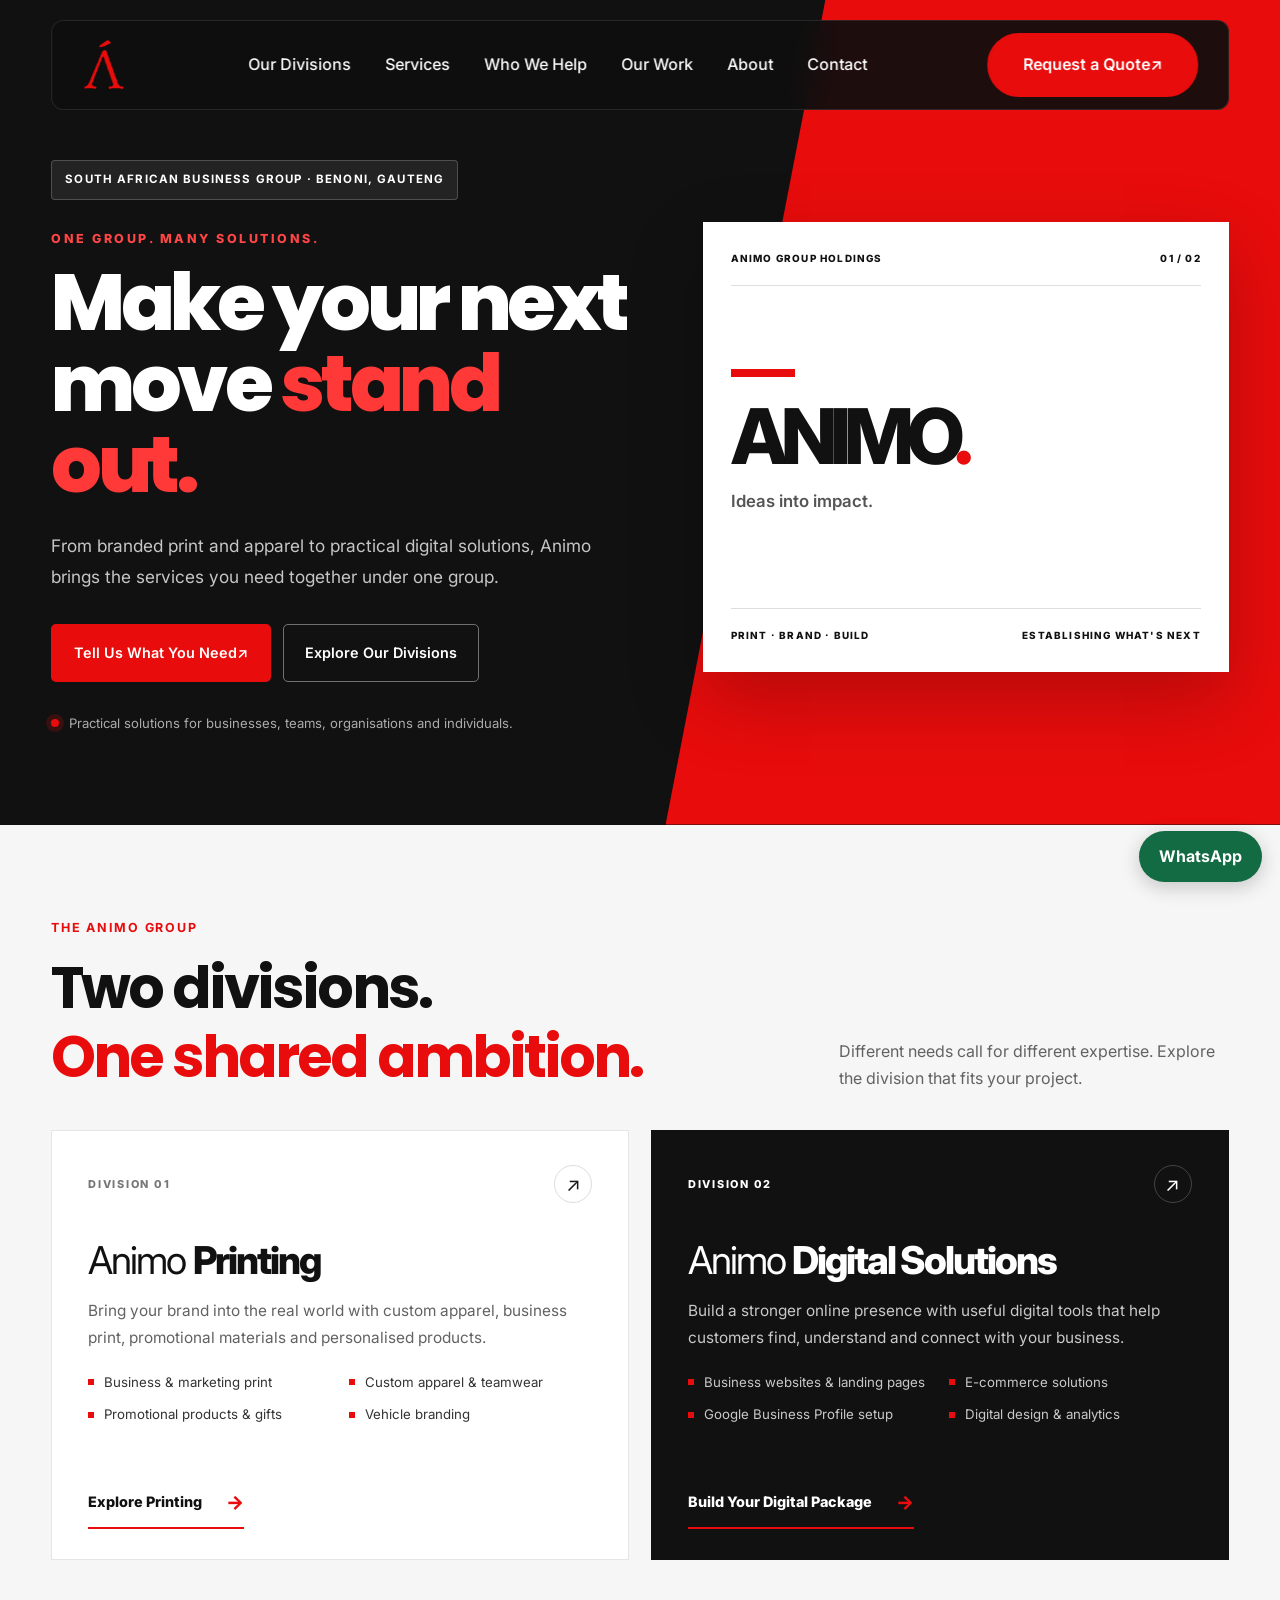
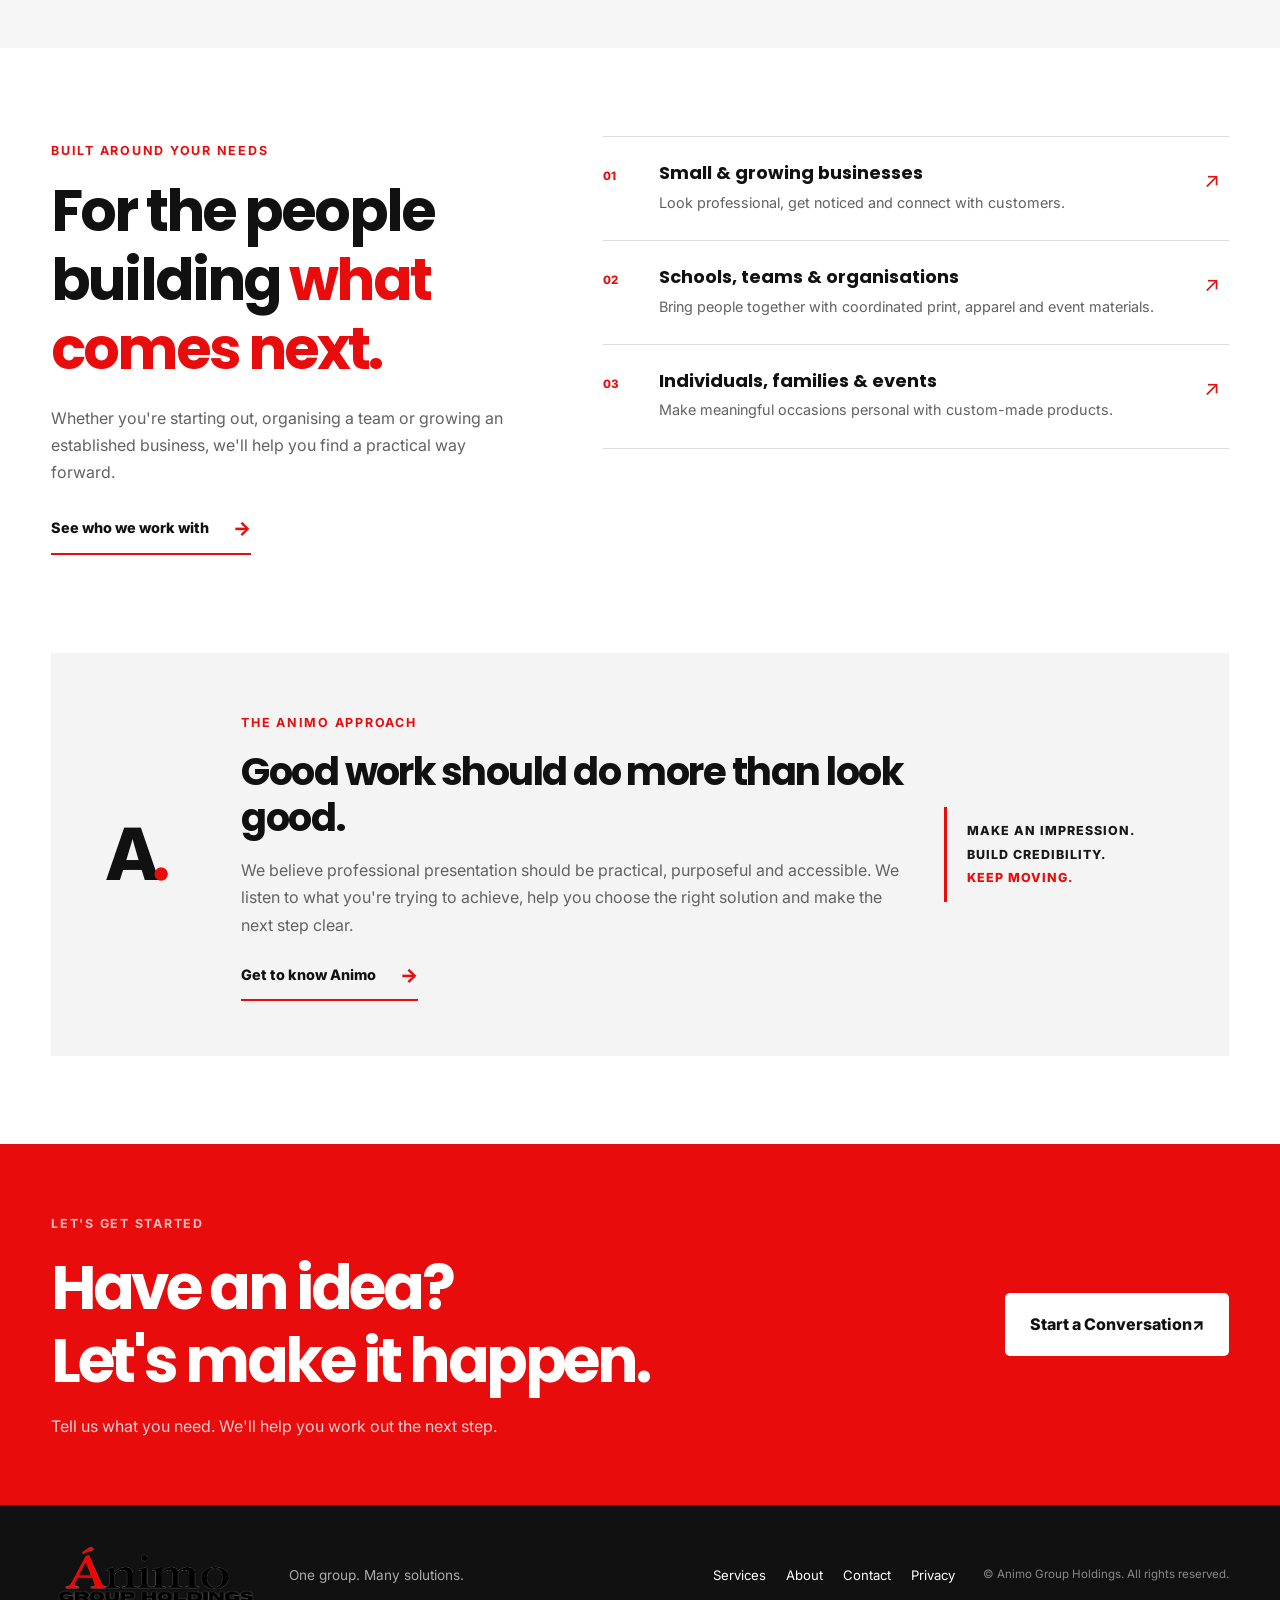
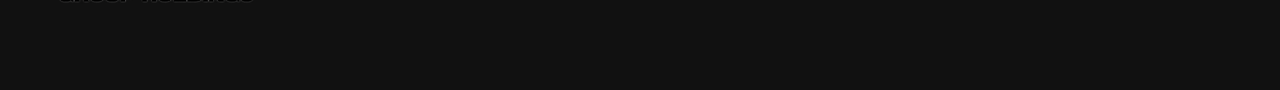
==== commit a1629e24: "Integrate digital estimator into site navigation and enquiries" ====
--- a/index.html
+++ b/index.html
@@ -64,7 +64,7 @@
           <div class="division-name">Animo <strong>Digital Solutions</strong></div>
           <p>Build a stronger online presence with useful digital tools that help customers find, understand and connect with your business.</p>
           <ul><li>Business websites & landing pages</li><li>E-commerce solutions</li><li>Google Business Profile setup</li><li>Digital design & analytics</li></ul>
-          <a class="division-link" href="contact.html#quote">Explore Digital Solutions <span aria-hidden="true">→</span></a>
+          <a class="division-link" href="digital-pricing.html">Build Your Digital Package <span aria-hidden="true">→</span></a>
         </article>
       </div>
     </div>
--- a/assets/css/logo.css
+++ b/assets/css/logo.css
@@ -253,3 +253,5 @@
 @media(prefers-reduced-motion:reduce){*,*::before,*::after{scroll-behavior:auto!important;animation-duration:.01ms!important;transition-duration:.01ms!important;animation-iteration-count:1!important}}
 
 .privacy-copy{max-width:850px;padding-top:56px;padding-bottom:80px;line-height:1.75}.privacy-copy h2{font-size:1.4rem;margin:2rem 0 .65rem}.privacy-copy p{margin-bottom:1rem}.privacy-copy a{text-decoration:underline;overflow-wrap:anywhere}
+
+.quote-details[hidden]{display:none!important}.quote-details:not([hidden]){display:grid;gap:16px;padding:16px;border:1px solid #ddd;border-radius:12px}.floating-whatsapp{position:fixed;right:max(18px,env(safe-area-inset-right));bottom:max(18px,env(safe-area-inset-bottom));z-index:900;display:inline-flex;align-items:center;justify-content:center;min-height:48px;padding:12px 20px;border-radius:999px;background:#126b42;color:#fff!important;font-weight:700;text-decoration:none;box-shadow:0 5px 20px #0003}.floating-whatsapp:hover{background:#0b5232}.site-footer{padding-bottom:max(80px,env(safe-area-inset-bottom))}
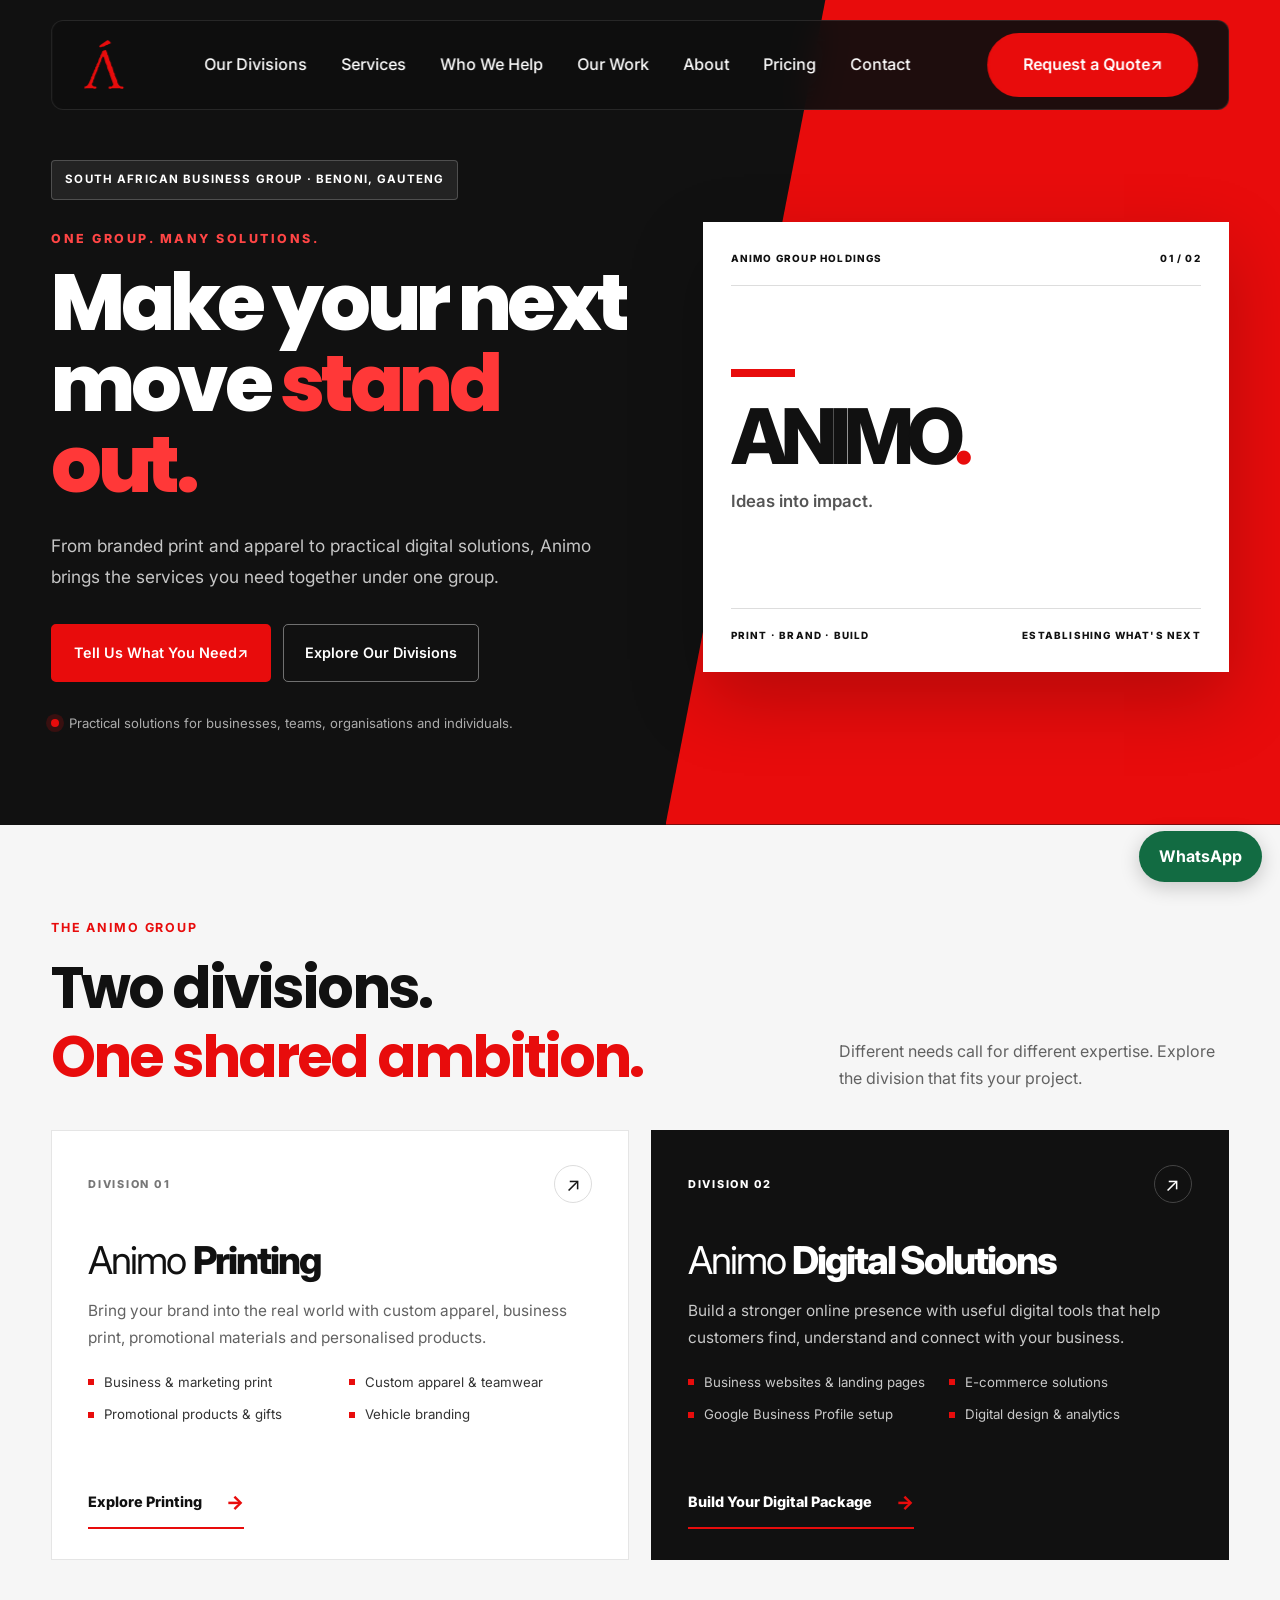
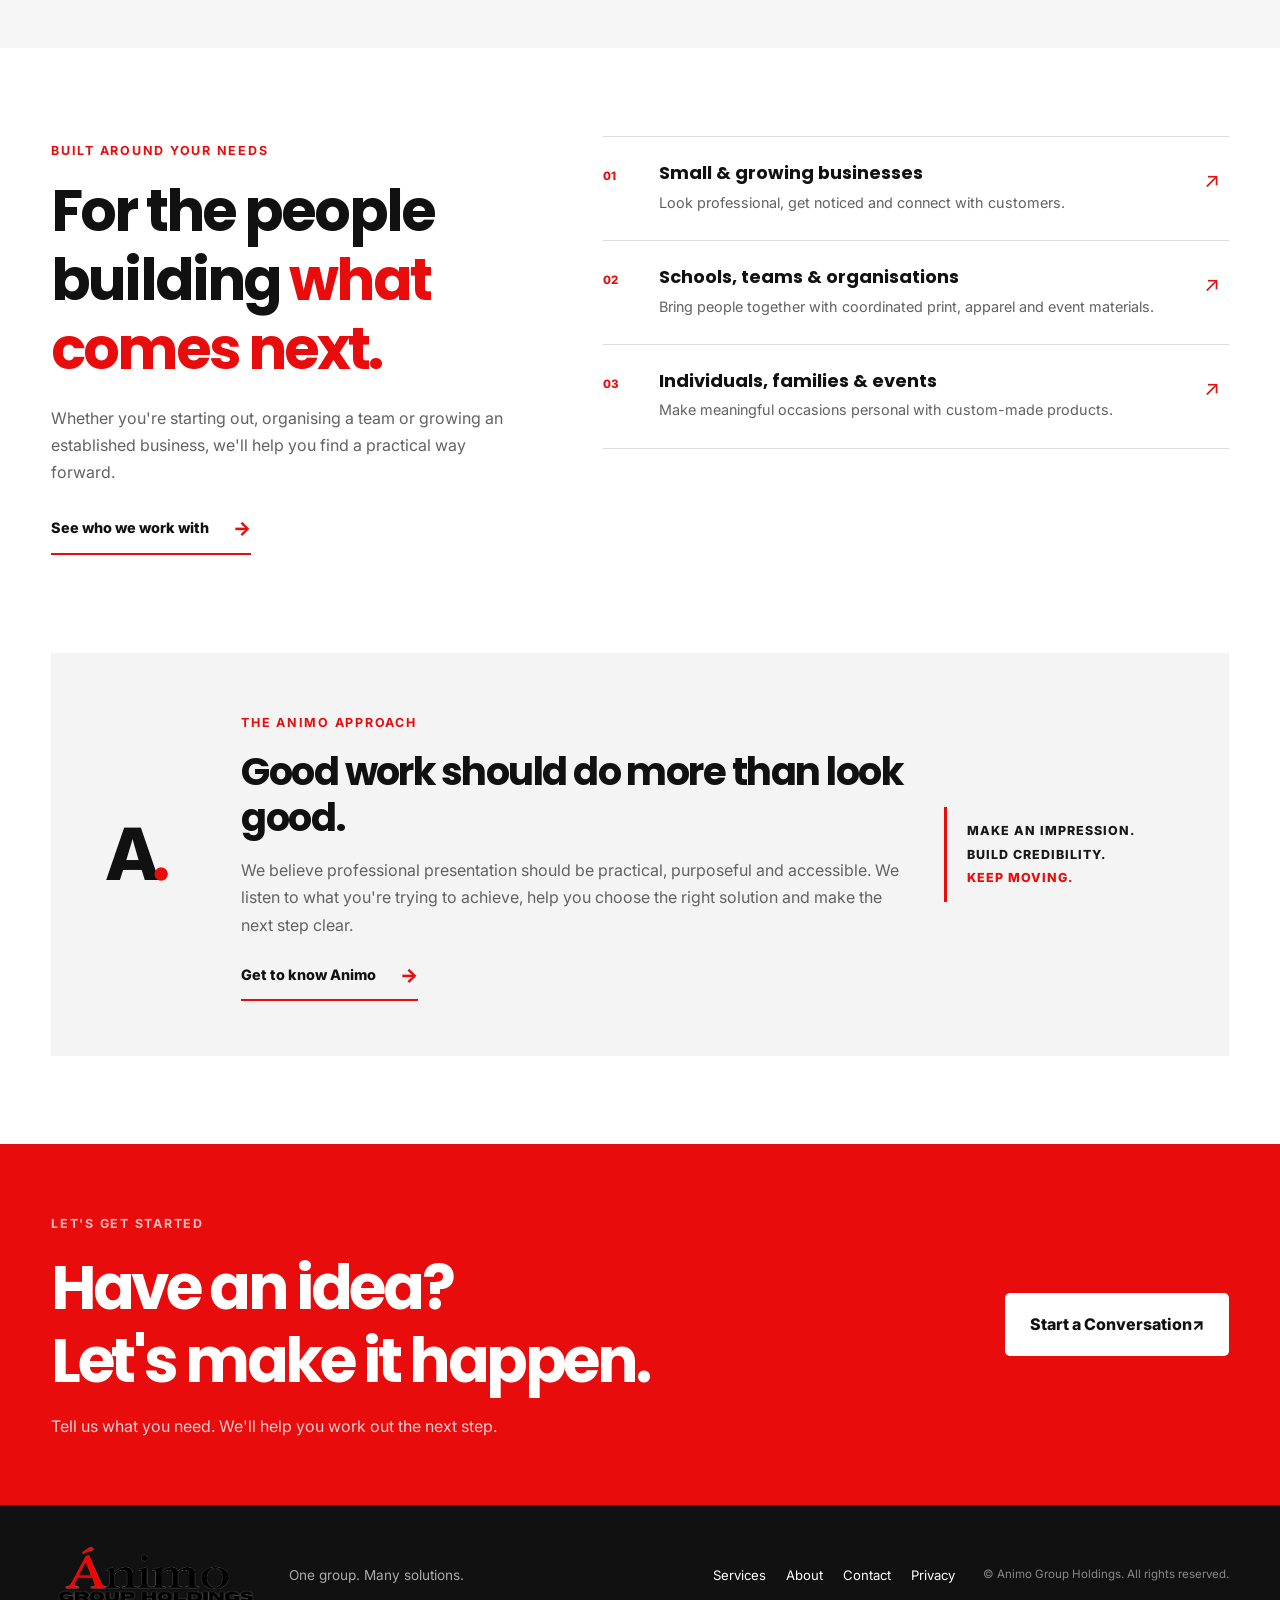
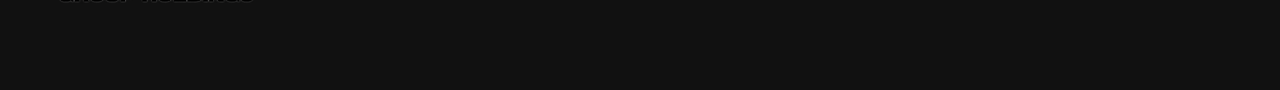
==== commit 8d83f738: "Add digital pricing to main navigation" ====
--- a/index.html
+++ b/index.html
@@ -24,7 +24,7 @@
   <nav class="navbar container" aria-label="Main navigation">
     <a href="index.html" class="logo" aria-label="Animo Group Holdings home"><img src="assets/images/animo-a.svg" alt="Animo"></a>
     <ul class="nav-menu">
-      <li><a href="#divisions">Our Divisions</a></li><li><a href="services.html">Services</a></li><li><a href="industries.html">Who We Help</a></li><li><a href="portfolio.html">Our Work</a></li><li><a href="about.html">About</a></li><li><a href="contact.html">Contact</a></li>
+      <li><a href="#divisions">Our Divisions</a></li><li><a href="services.html">Services</a></li><li><a href="industries.html">Who We Help</a></li><li><a href="portfolio.html">Our Work</a></li><li><a href="about.html">About</a></li><li><a href="digital-pricing.html">Pricing</a></li><li><a href="contact.html">Contact</a></li>
     </ul>
     <a href="contact.html#quote" class="btn btn-primary nav-cta">Request a Quote <span aria-hidden="true">↗</span></a>
     <button class="menu-toggle" aria-label="Open navigation menu" aria-expanded="false">☰</button>
